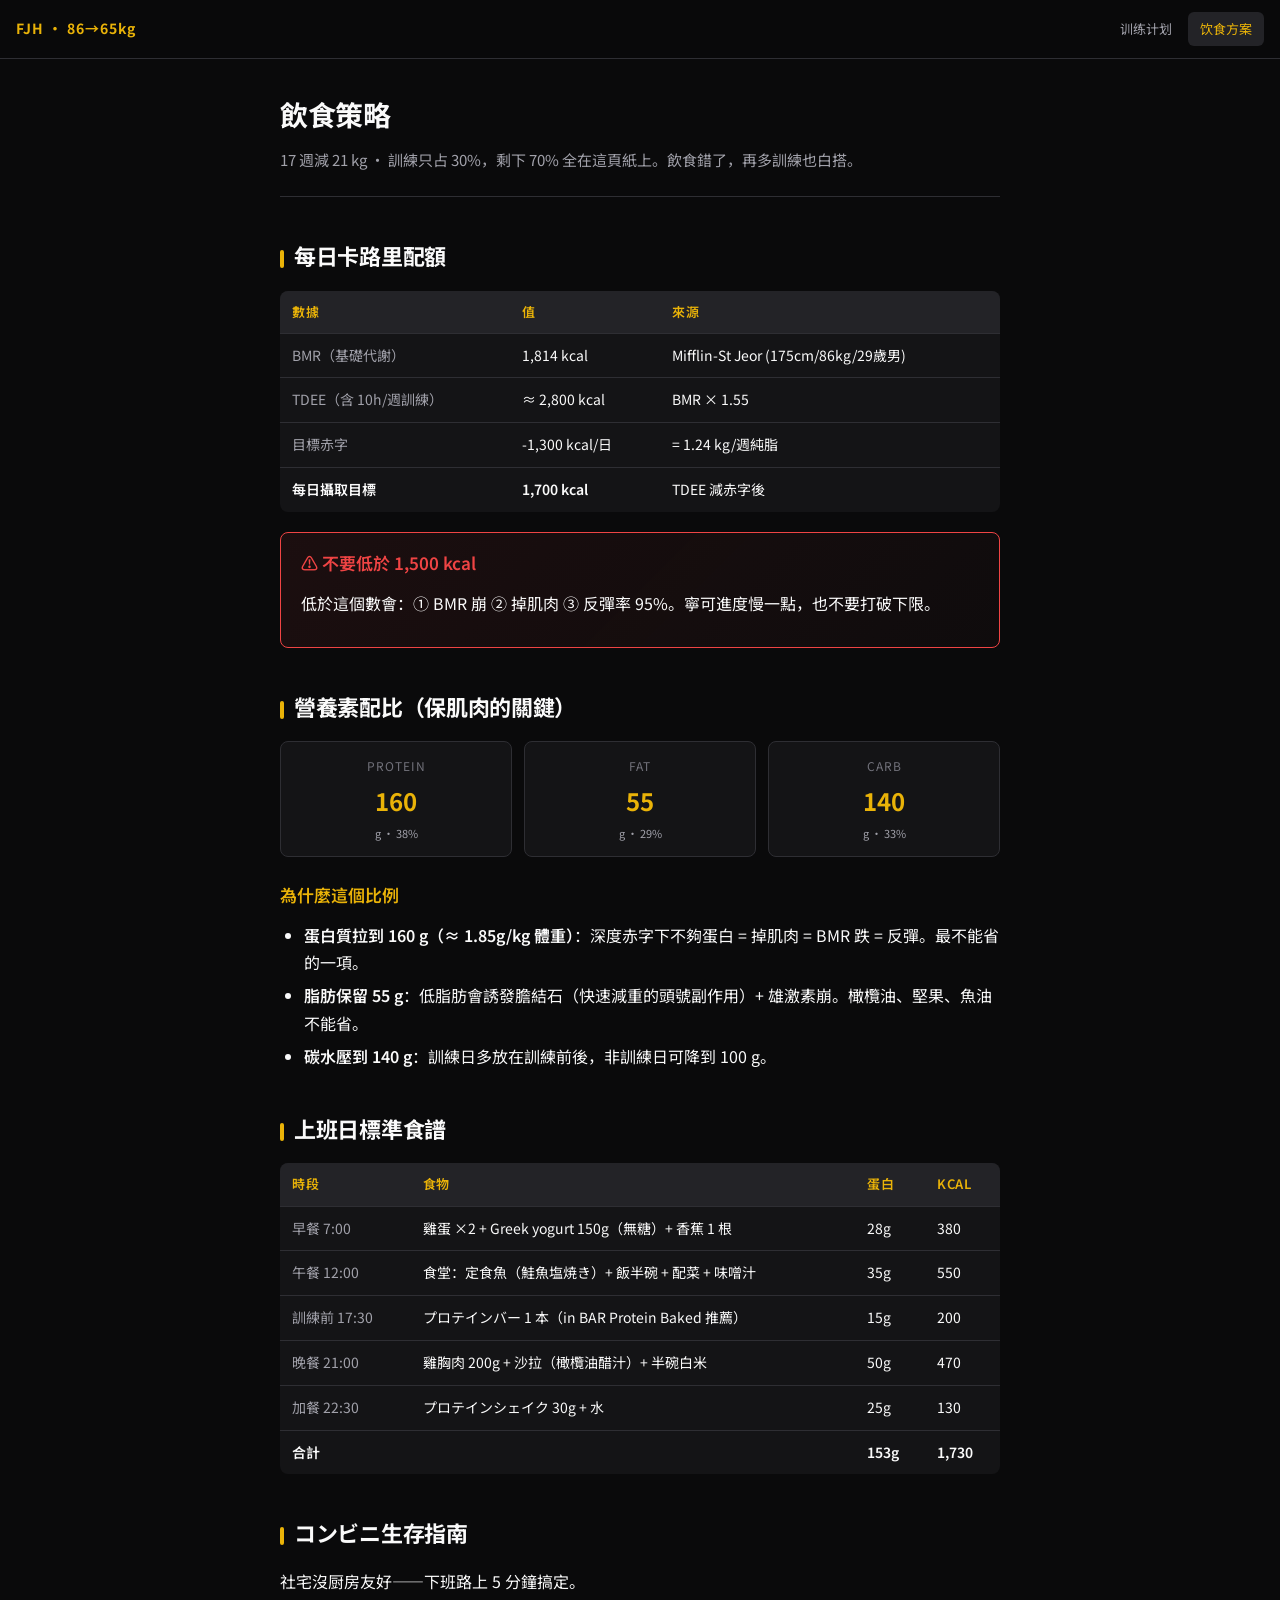
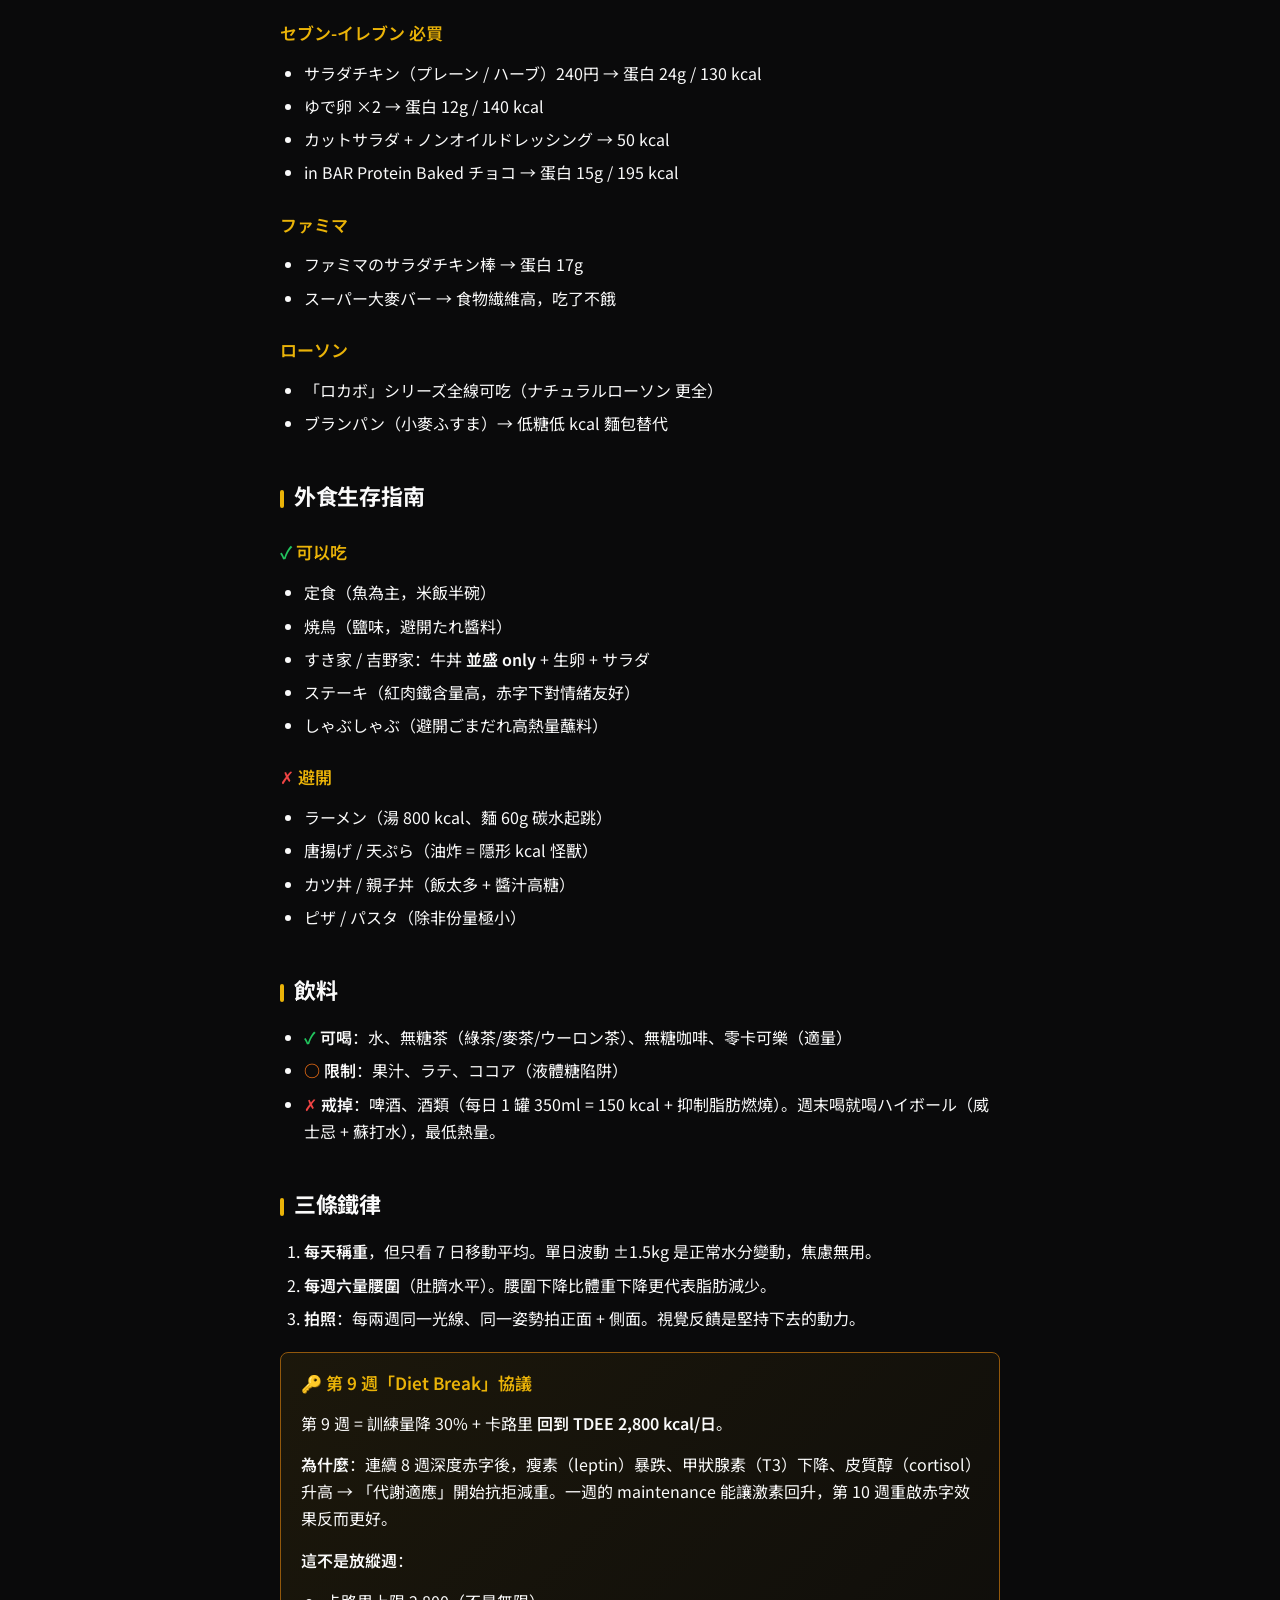
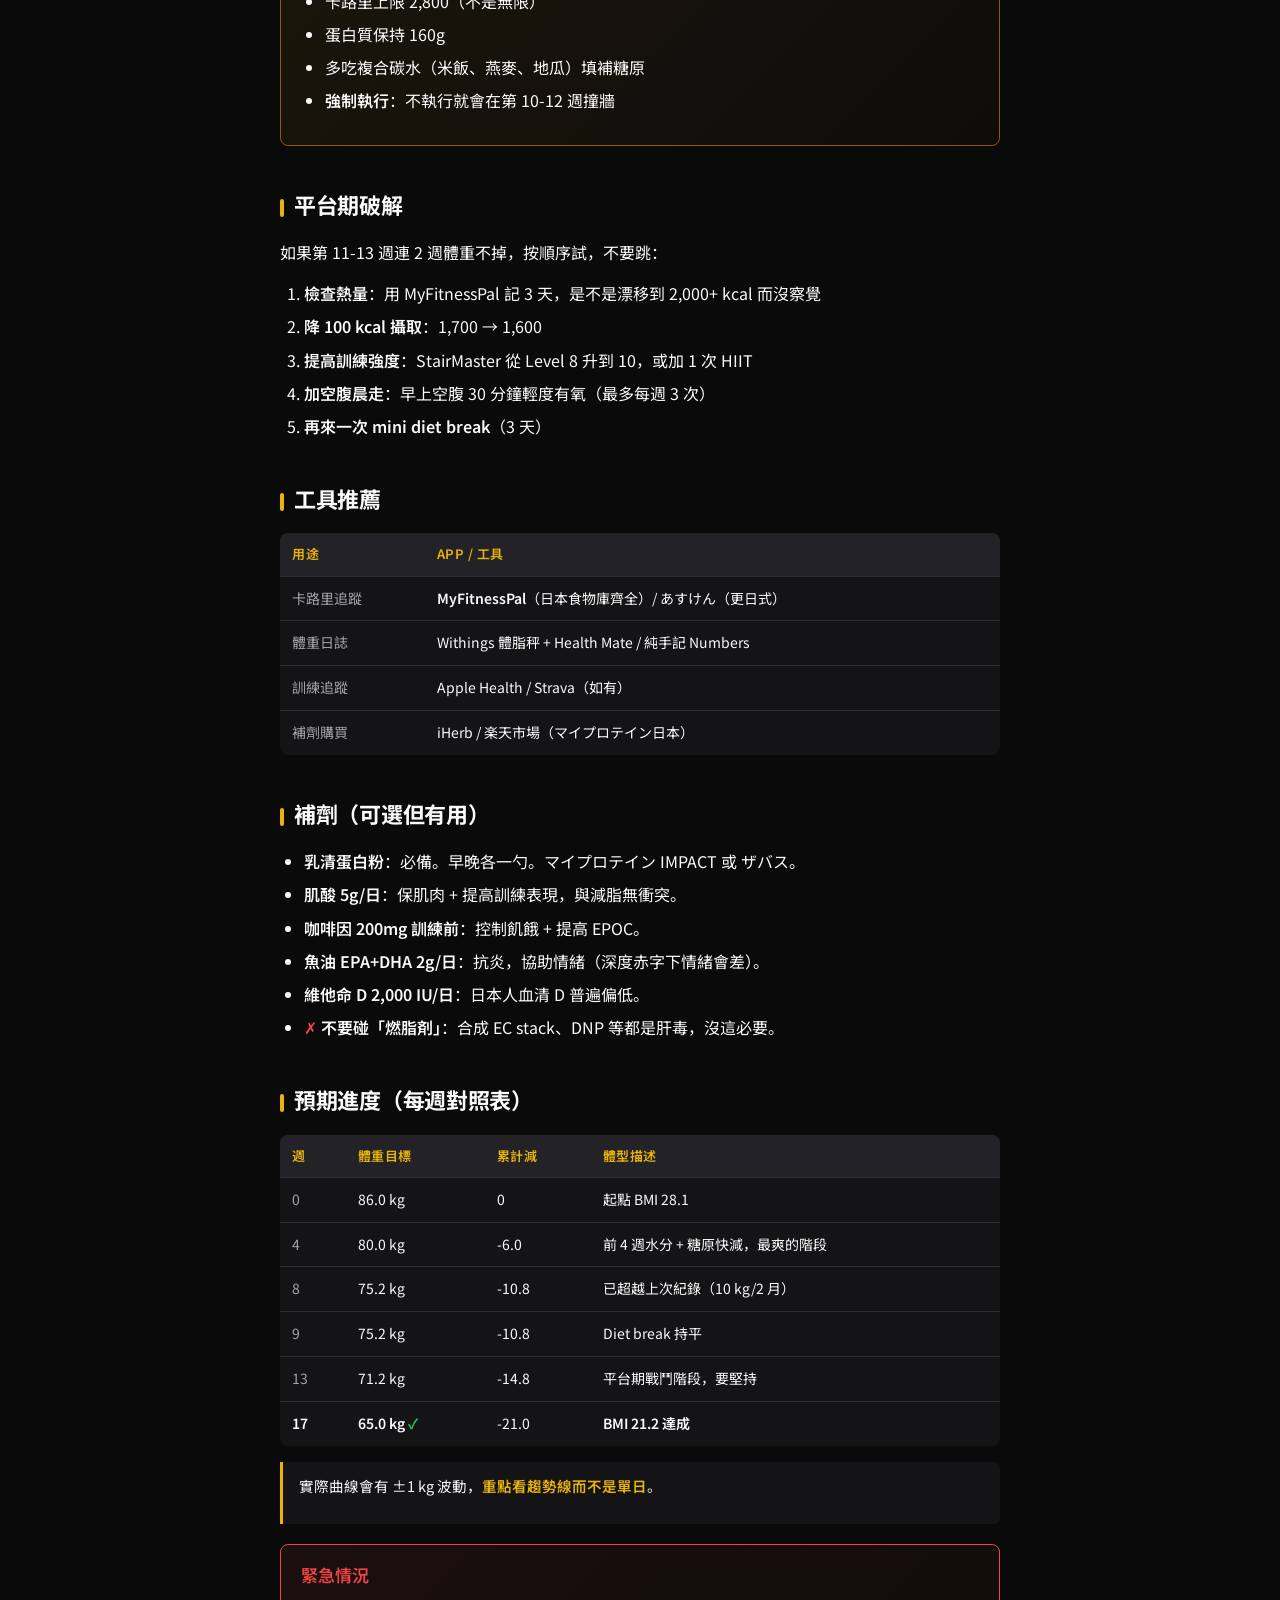
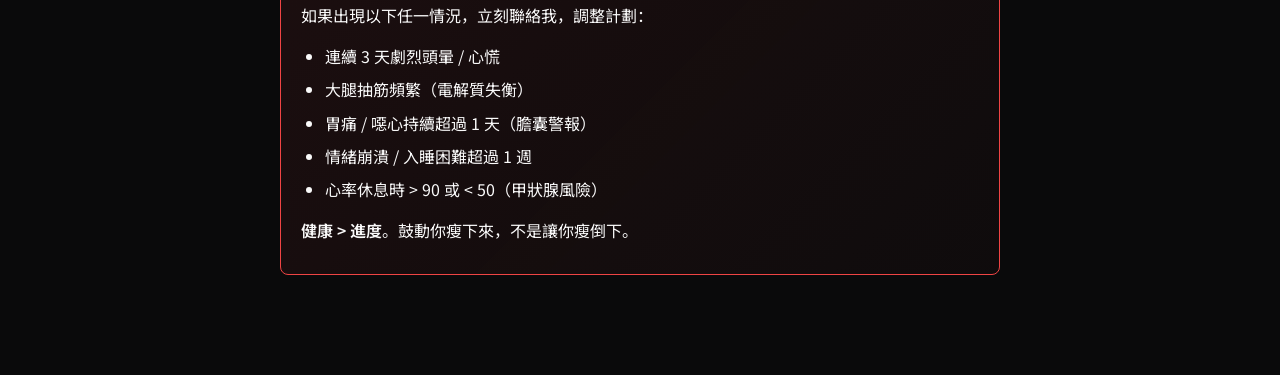
==== diet.html @ dea130d5 "feat: 饮食方案页 — 1700kcal/日 + 高蛋白配比 + 便利店生存指南" ====
<!DOCTYPE html>
<html lang="zh-Hans">
<head>
<meta charset="UTF-8">
<meta name="viewport" content="width=device-width, initial-scale=1.0, viewport-fit=cover">
<title>飲食策略 · 86 → 65 kg</title>
<link href="https://fonts.googleapis.com/css2?family=Noto+Sans+SC:wght@400;500;600;700&family=JetBrains+Mono:wght@400;500&display=swap" rel="stylesheet">
<style>
  :root {
    --bg-primary: #0a0a0b;
    --bg-secondary: #141416;
    --bg-elevated: #232327;
    --text-primary: #fafafa;
    --text-secondary: #a1a1aa;
    --text-tertiary: #71717a;
    --accent: #eab308;
    --accent-dim: #92580c;
    --border: #2e2e33;
    --green: #22c55e;
    --red: #ef4444;
    --orange: #f97316;
  }

  * { margin: 0; padding: 0; box-sizing: border-box; -webkit-tap-highlight-color: transparent; }

  html, body {
    font-family: 'Noto Sans SC', system-ui, -apple-system, sans-serif;
    background: var(--bg-primary);
    color: var(--text-primary);
    -webkit-font-smoothing: antialiased;
    line-height: 1.7;
    font-size: 16px;
  }

  .nav {
    position: sticky;
    top: 0;
    z-index: 100;
    background: rgba(10, 10, 11, 0.92);
    backdrop-filter: blur(12px);
    -webkit-backdrop-filter: blur(12px);
    border-bottom: 1px solid var(--border);
    padding: 12px 16px;
    display: flex;
    align-items: center;
    gap: 12px;
  }
  .nav .logo {
    font-weight: 700;
    color: var(--accent);
    font-size: 14px;
    letter-spacing: 1px;
  }
  .nav .links { margin-left: auto; display: flex; gap: 4px; }
  .nav a {
    color: var(--text-secondary);
    text-decoration: none;
    padding: 6px 12px;
    border-radius: 6px;
    font-size: 13px;
    transition: all 0.15s;
  }
  .nav a:hover, .nav a.active {
    background: var(--bg-elevated);
    color: var(--text-primary);
  }
  .nav a.active {
    color: var(--accent);
  }

  main {
    max-width: 760px;
    margin: 0 auto;
    padding: 32px 20px 80px;
  }

  h1 {
    font-size: 28px;
    font-weight: 700;
    margin-bottom: 8px;
    letter-spacing: -0.5px;
  }
  h1 + .lead {
    color: var(--text-secondary);
    font-size: 15px;
    margin-bottom: 32px;
    padding-bottom: 24px;
    border-bottom: 1px solid var(--border);
  }
  h2 {
    font-size: 22px;
    font-weight: 700;
    margin: 40px 0 16px;
    color: var(--text-primary);
    letter-spacing: -0.3px;
  }
  h2::before {
    content: '';
    display: inline-block;
    width: 4px;
    height: 18px;
    background: var(--accent);
    margin-right: 10px;
    border-radius: 2px;
    vertical-align: -3px;
  }
  h3 {
    font-size: 17px;
    font-weight: 600;
    margin: 24px 0 12px;
    color: var(--accent);
  }

  p { margin-bottom: 14px; color: var(--text-primary); }

  blockquote {
    border-left: 3px solid var(--accent);
    background: var(--bg-secondary);
    padding: 12px 16px;
    margin: 16px 0;
    color: var(--text-secondary);
    font-size: 14.5px;
    border-radius: 0 6px 6px 0;
  }
  blockquote strong { color: var(--accent); }

  ul, ol { margin: 0 0 14px 24px; }
  li { margin-bottom: 6px; }

  strong { color: var(--text-primary); font-weight: 600; }

  code {
    background: var(--bg-elevated);
    padding: 2px 6px;
    border-radius: 4px;
    font-family: 'JetBrains Mono', monospace;
    font-size: 0.88em;
    color: var(--accent);
  }

  pre {
    background: var(--bg-secondary);
    border: 1px solid var(--border);
    padding: 16px;
    border-radius: 8px;
    overflow-x: auto;
    margin: 16px 0;
    font-family: 'JetBrains Mono', monospace;
    font-size: 13px;
    line-height: 1.6;
    color: var(--text-secondary);
  }

  table {
    width: 100%;
    border-collapse: collapse;
    margin: 16px 0;
    font-size: 14px;
    background: var(--bg-secondary);
    border-radius: 8px;
    overflow: hidden;
  }
  th, td {
    padding: 10px 12px;
    text-align: left;
    border-bottom: 1px solid var(--border);
  }
  th {
    background: var(--bg-elevated);
    font-weight: 600;
    color: var(--accent);
    font-size: 13px;
    text-transform: uppercase;
    letter-spacing: 0.5px;
  }
  tr:last-child td { border-bottom: none; }
  td { color: var(--text-primary); }
  td:first-child { color: var(--text-secondary); }

  .callout {
    background: linear-gradient(135deg, rgba(234, 179, 8, 0.08), rgba(234, 179, 8, 0.02));
    border: 1px solid var(--accent-dim);
    border-radius: 8px;
    padding: 16px 20px;
    margin: 20px 0;
  }
  .callout h3 { margin-top: 0; }
  .callout.warn {
    background: linear-gradient(135deg, rgba(239, 68, 68, 0.08), rgba(239, 68, 68, 0.02));
    border-color: var(--red);
  }
  .callout.warn h3 { color: var(--red); }

  .check { color: var(--green); font-weight: 700; }
  .cross { color: var(--red); font-weight: 700; }

  .macro-grid {
    display: grid;
    grid-template-columns: repeat(3, 1fr);
    gap: 12px;
    margin: 16px 0;
  }
  .macro-card {
    background: var(--bg-secondary);
    border: 1px solid var(--border);
    border-radius: 8px;
    padding: 14px;
    text-align: center;
  }
  .macro-card .label { font-size: 12px; color: var(--text-tertiary); letter-spacing: 1px; }
  .macro-card .value { font-size: 24px; font-weight: 700; color: var(--accent); margin: 4px 0 2px; }
  .macro-card .unit { font-size: 11px; color: var(--text-secondary); }

  hr { border: none; border-top: 1px solid var(--border); margin: 32px 0; }

  @media (max-width: 600px) {
    main { padding: 20px 14px 60px; }
    h1 { font-size: 22px; }
    h2 { font-size: 18px; }
    h3 { font-size: 15px; }
    table { font-size: 12px; }
    th, td { padding: 8px 6px; }
    .macro-grid { grid-template-columns: 1fr; }
    .nav { padding: 10px 12px; }
    .nav .logo { font-size: 12px; }
  }
</style>
</head>
<body>

<nav class="nav">
  <span class="logo">FJH · 86→65kg</span>
  <div class="links">
    <a href="./">训练计划</a>
    <a href="./diet.html" class="active">饮食方案</a>
  </div>
</nav>

<main>

<h1>飲食策略</h1>
<p class="lead">17 週減 21 kg · 訓練只占 30%，剩下 70% 全在這頁紙上。飲食錯了，再多訓練也白搭。</p>

<h2>每日卡路里配額</h2>

<table>
<thead><tr><th>數據</th><th>值</th><th>來源</th></tr></thead>
<tbody>
<tr><td>BMR（基礎代謝）</td><td>1,814 kcal</td><td>Mifflin-St Jeor (175cm/86kg/29歲男)</td></tr>
<tr><td>TDEE（含 10h/週訓練）</td><td>≈ 2,800 kcal</td><td>BMR × 1.55</td></tr>
<tr><td>目標赤字</td><td>-1,300 kcal/日</td><td>= 1.24 kg/週純脂</td></tr>
<tr><td><strong>每日攝取目標</strong></td><td><strong>1,700 kcal</strong></td><td>TDEE 減赤字後</td></tr>
</tbody>
</table>

<div class="callout warn">
<h3>⚠ 不要低於 1,500 kcal</h3>
<p>低於這個數會：① BMR 崩 ② 掉肌肉 ③ 反彈率 95%。寧可進度慢一點，也不要打破下限。</p>
</div>

<h2>營養素配比（保肌肉的關鍵）</h2>

<div class="macro-grid">
  <div class="macro-card"><div class="label">PROTEIN</div><div class="value">160</div><div class="unit">g · 38%</div></div>
  <div class="macro-card"><div class="label">FAT</div><div class="value">55</div><div class="unit">g · 29%</div></div>
  <div class="macro-card"><div class="label">CARB</div><div class="value">140</div><div class="unit">g · 33%</div></div>
</div>

<h3>為什麼這個比例</h3>
<ul>
<li><strong>蛋白質拉到 160 g（≈ 1.85g/kg 體重）</strong>：深度赤字下不夠蛋白 = 掉肌肉 = BMR 跌 = 反彈。最不能省的一項。</li>
<li><strong>脂肪保留 55 g</strong>：低脂肪會誘發膽結石（快速減重的頭號副作用）+ 雄激素崩。橄欖油、堅果、魚油不能省。</li>
<li><strong>碳水壓到 140 g</strong>：訓練日多放在訓練前後，非訓練日可降到 100 g。</li>
</ul>

<h2>上班日標準食譜</h2>

<table>
<thead><tr><th>時段</th><th>食物</th><th>蛋白</th><th>kcal</th></tr></thead>
<tbody>
<tr><td>早餐 7:00</td><td>雞蛋 ×2 + Greek yogurt 150g（無糖）+ 香蕉 1 根</td><td>28g</td><td>380</td></tr>
<tr><td>午餐 12:00</td><td>食堂：定食魚（鮭魚塩焼き）+ 飯半碗 + 配菜 + 味噌汁</td><td>35g</td><td>550</td></tr>
<tr><td>訓練前 17:30</td><td>プロテインバー 1 本（in BAR Protein Baked 推薦）</td><td>15g</td><td>200</td></tr>
<tr><td>晚餐 21:00</td><td>雞胸肉 200g + 沙拉（橄欖油醋汁）+ 半碗白米</td><td>50g</td><td>470</td></tr>
<tr><td>加餐 22:30</td><td>プロテインシェイク 30g + 水</td><td>25g</td><td>130</td></tr>
<tr><td><strong>合計</strong></td><td></td><td><strong>153g</strong></td><td><strong>1,730</strong></td></tr>
</tbody>
</table>

<h2>コンビニ生存指南</h2>
<p>社宅沒厨房友好——下班路上 5 分鐘搞定。</p>

<h3>セブン-イレブン 必買</h3>
<ul>
<li>サラダチキン（プレーン / ハーブ）240円 → 蛋白 24g / 130 kcal</li>
<li>ゆで卵 ×2 → 蛋白 12g / 140 kcal</li>
<li>カットサラダ + ノンオイルドレッシング → 50 kcal</li>
<li>in BAR Protein Baked チョコ → 蛋白 15g / 195 kcal</li>
</ul>

<h3>ファミマ</h3>
<ul>
<li>ファミマのサラダチキン棒 → 蛋白 17g</li>
<li>スーパー大麥バー → 食物繊維高，吃了不餓</li>
</ul>

<h3>ローソン</h3>
<ul>
<li>「ロカボ」シリーズ全線可吃（ナチュラルローソン 更全）</li>
<li>ブランパン（小麥ふすま）→ 低糖低 kcal 麵包替代</li>
</ul>

<h2>外食生存指南</h2>

<h3><span class="check">✓</span> 可以吃</h3>
<ul>
<li>定食（魚為主，米飯半碗）</li>
<li>焼鳥（鹽味，避開たれ醬料）</li>
<li>すき家 / 吉野家：牛丼 <strong>並盛 only</strong> + 生卵 + サラダ</li>
<li>ステーキ（紅肉鐵含量高，赤字下對情緒友好）</li>
<li>しゃぶしゃぶ（避開ごまだれ高熱量蘸料）</li>
</ul>

<h3><span class="cross">✗</span> 避開</h3>
<ul>
<li>ラーメン（湯 800 kcal、麵 60g 碳水起跳）</li>
<li>唐揚げ / 天ぷら（油炸 = 隱形 kcal 怪獸）</li>
<li>カツ丼 / 親子丼（飯太多 + 醬汁高糖）</li>
<li>ピザ / パスタ（除非份量極小）</li>
</ul>

<h2>飲料</h2>

<ul>
<li><span class="check">✓</span> <strong>可喝</strong>：水、無糖茶（綠茶/麥茶/ウーロン茶）、無糖咖啡、零卡可樂（適量）</li>
<li><span style="color:var(--orange);font-weight:700">○</span> <strong>限制</strong>：果汁、ラテ、ココア（液體糖陷阱）</li>
<li><span class="cross">✗</span> <strong>戒掉</strong>：啤酒、酒類（每日 1 罐 350ml = 150 kcal + 抑制脂肪燃燒）。週末喝就喝ハイボール（威士忌 + 蘇打水），最低熱量。</li>
</ul>

<h2>三條鐵律</h2>
<ol>
<li><strong>每天稱重</strong>，但只看 7 日移動平均。單日波動 ±1.5kg 是正常水分變動，焦慮無用。</li>
<li><strong>每週六量腰圍</strong>（肚臍水平）。腰圍下降比體重下降更代表脂肪減少。</li>
<li><strong>拍照</strong>：每兩週同一光線、同一姿勢拍正面 + 側面。視覺反饋是堅持下去的動力。</li>
</ol>

<div class="callout">
<h3>🔑 第 9 週「Diet Break」協議</h3>
<p>第 9 週 = 訓練量降 30% + 卡路里 <strong>回到 TDEE 2,800 kcal/日</strong>。</p>
<p><strong>為什麼</strong>：連續 8 週深度赤字後，瘦素（leptin）暴跌、甲狀腺素（T3）下降、皮質醇（cortisol）升高 → 「代謝適應」開始抗拒減重。一週的 maintenance 能讓激素回升，第 10 週重啟赤字效果反而更好。</p>
<p><strong>這不是放縱週</strong>：</p>
<ul>
<li>卡路里上限 2,800（不是無限）</li>
<li>蛋白質保持 160g</li>
<li>多吃複合碳水（米飯、燕麥、地瓜）填補糖原</li>
<li><strong>強制執行</strong>：不執行就會在第 10-12 週撞牆</li>
</ul>
</div>

<h2>平台期破解</h2>
<p>如果第 11-13 週連 2 週體重不掉，按順序試，不要跳：</p>
<ol>
<li><strong>檢查熱量</strong>：用 MyFitnessPal 記 3 天，是不是漂移到 2,000+ kcal 而沒察覺</li>
<li><strong>降 100 kcal 攝取</strong>：1,700 → 1,600</li>
<li><strong>提高訓練強度</strong>：StairMaster 從 Level 8 升到 10，或加 1 次 HIIT</li>
<li><strong>加空腹晨走</strong>：早上空腹 30 分鐘輕度有氧（最多每週 3 次）</li>
<li><strong>再來一次 mini diet break</strong>（3 天）</li>
</ol>

<h2>工具推薦</h2>

<table>
<thead><tr><th>用途</th><th>App / 工具</th></tr></thead>
<tbody>
<tr><td>卡路里追蹤</td><td><strong>MyFitnessPal</strong>（日本食物庫齊全）/ あすけん（更日式）</td></tr>
<tr><td>體重日誌</td><td>Withings 體脂秤 + Health Mate / 純手記 Numbers</td></tr>
<tr><td>訓練追蹤</td><td>Apple Health / Strava（如有）</td></tr>
<tr><td>補劑購買</td><td>iHerb / 楽天市場（マイプロテイン日本）</td></tr>
</tbody>
</table>

<h2>補劑（可選但有用）</h2>
<ul>
<li><strong>乳清蛋白粉</strong>：必備。早晚各一勺。マイプロテイン IMPACT 或 ザバス。</li>
<li><strong>肌酸 5g/日</strong>：保肌肉 + 提高訓練表現，與減脂無衝突。</li>
<li><strong>咖啡因 200mg 訓練前</strong>：控制飢餓 + 提高 EPOC。</li>
<li><strong>魚油 EPA+DHA 2g/日</strong>：抗炎，協助情緒（深度赤字下情緒會差）。</li>
<li><strong>維他命 D 2,000 IU/日</strong>：日本人血清 D 普遍偏低。</li>
<li><span class="cross">✗</span> <strong>不要碰「燃脂剤」</strong>：合成 EC stack、DNP 等都是肝毒，沒這必要。</li>
</ul>

<h2>預期進度（每週對照表）</h2>

<table>
<thead><tr><th>週</th><th>體重目標</th><th>累計減</th><th>體型描述</th></tr></thead>
<tbody>
<tr><td>0</td><td>86.0 kg</td><td>0</td><td>起點 BMI 28.1</td></tr>
<tr><td>4</td><td>80.0 kg</td><td>-6.0</td><td>前 4 週水分 + 糖原快減，最爽的階段</td></tr>
<tr><td>8</td><td>75.2 kg</td><td>-10.8</td><td>已超越上次紀錄（10 kg/2 月）</td></tr>
<tr><td>9</td><td>75.2 kg</td><td>-10.8</td><td>Diet break 持平</td></tr>
<tr><td>13</td><td>71.2 kg</td><td>-14.8</td><td>平台期戰鬥階段，要堅持</td></tr>
<tr><td><strong>17</strong></td><td><strong>65.0 kg</strong> <span class="check">✓</span></td><td>-21.0</td><td><strong>BMI 21.2 達成</strong></td></tr>
</tbody>
</table>

<blockquote>
<p>實際曲線會有 ±1 kg 波動，<strong>重點看趨勢線而不是單日</strong>。</p>
</blockquote>

<div class="callout warn">
<h3>緊急情況</h3>
<p>如果出現以下任一情況，立刻聯絡我，調整計劃：</p>
<ul>
<li>連續 3 天劇烈頭暈 / 心慌</li>
<li>大腿抽筋頻繁（電解質失衡）</li>
<li>胃痛 / 噁心持續超過 1 天（膽囊警報）</li>
<li>情緒崩潰 / 入睡困難超過 1 週</li>
<li>心率休息時 &gt; 90 或 &lt; 50（甲狀腺風險）</li>
</ul>
<p><strong>健康 &gt; 進度</strong>。鼓動你瘦下來，不是讓你瘦倒下。</p>
</div>

</main>

</body>
</html>
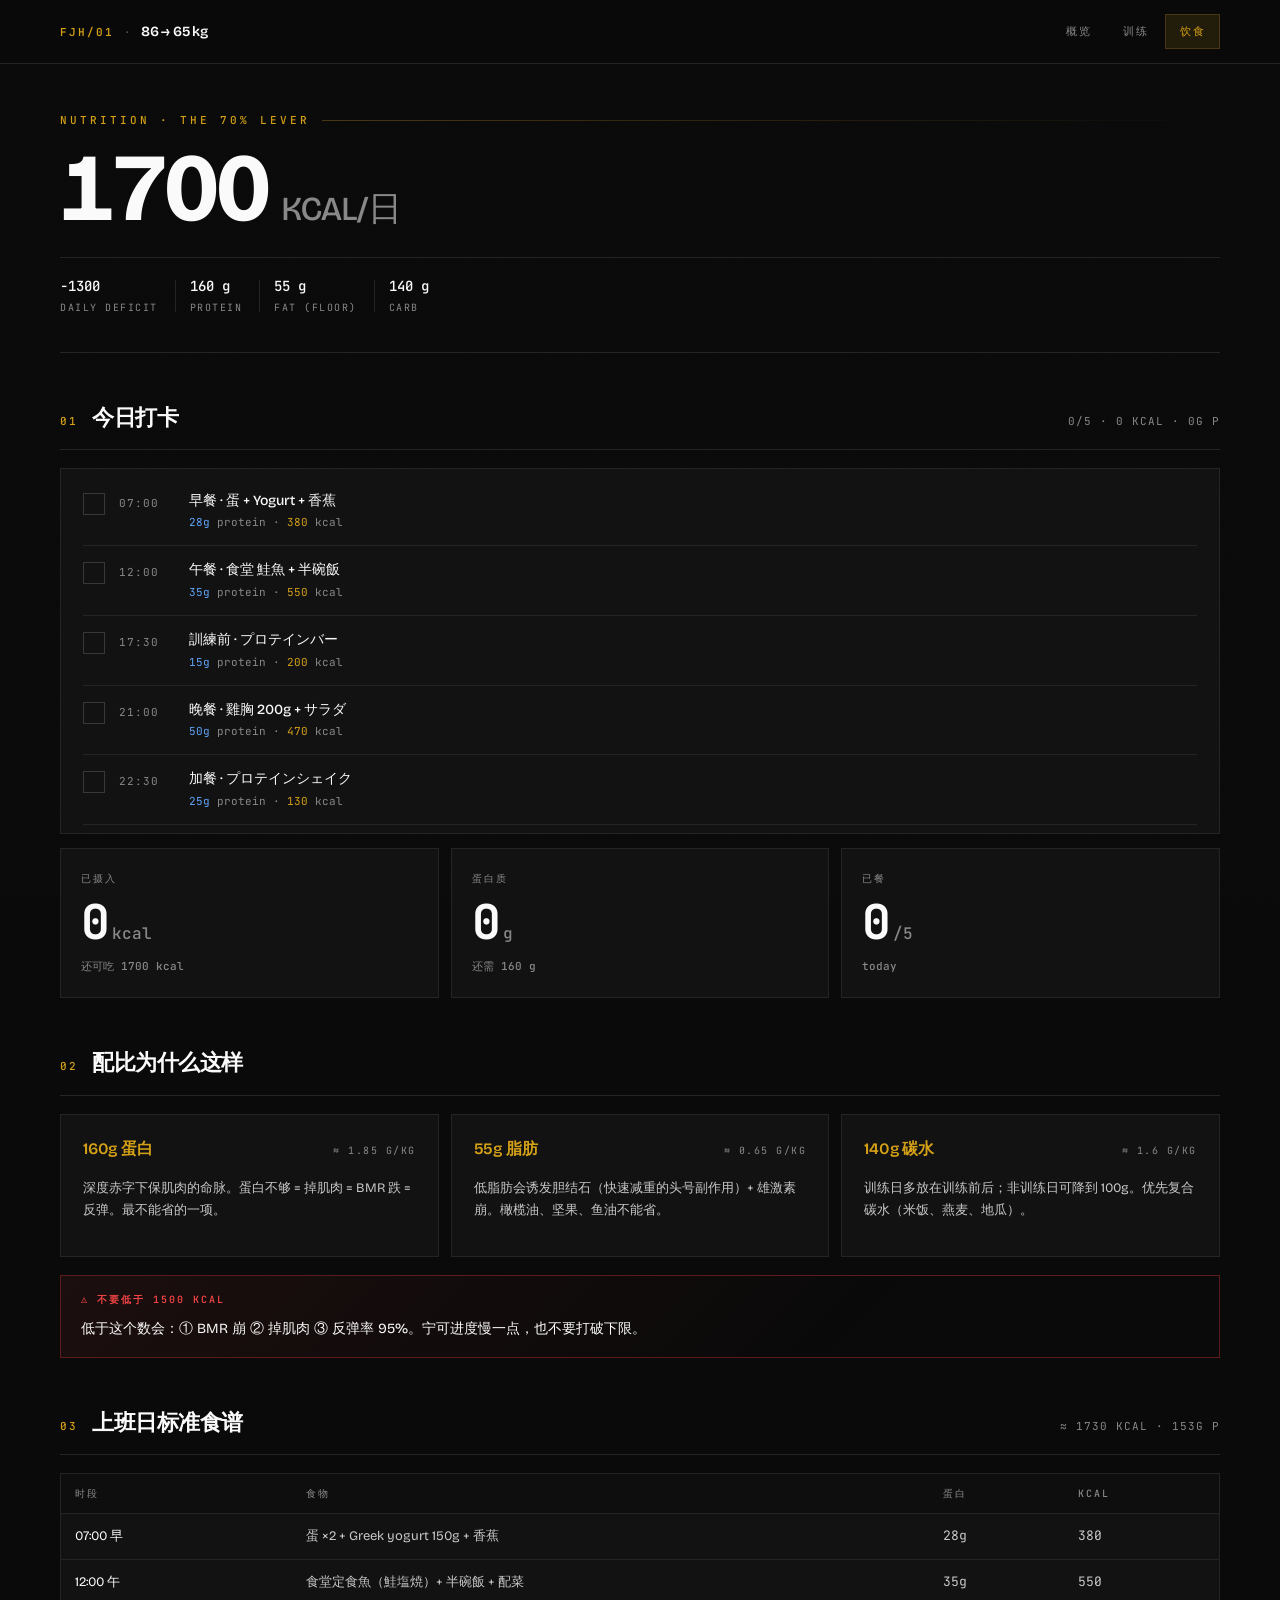
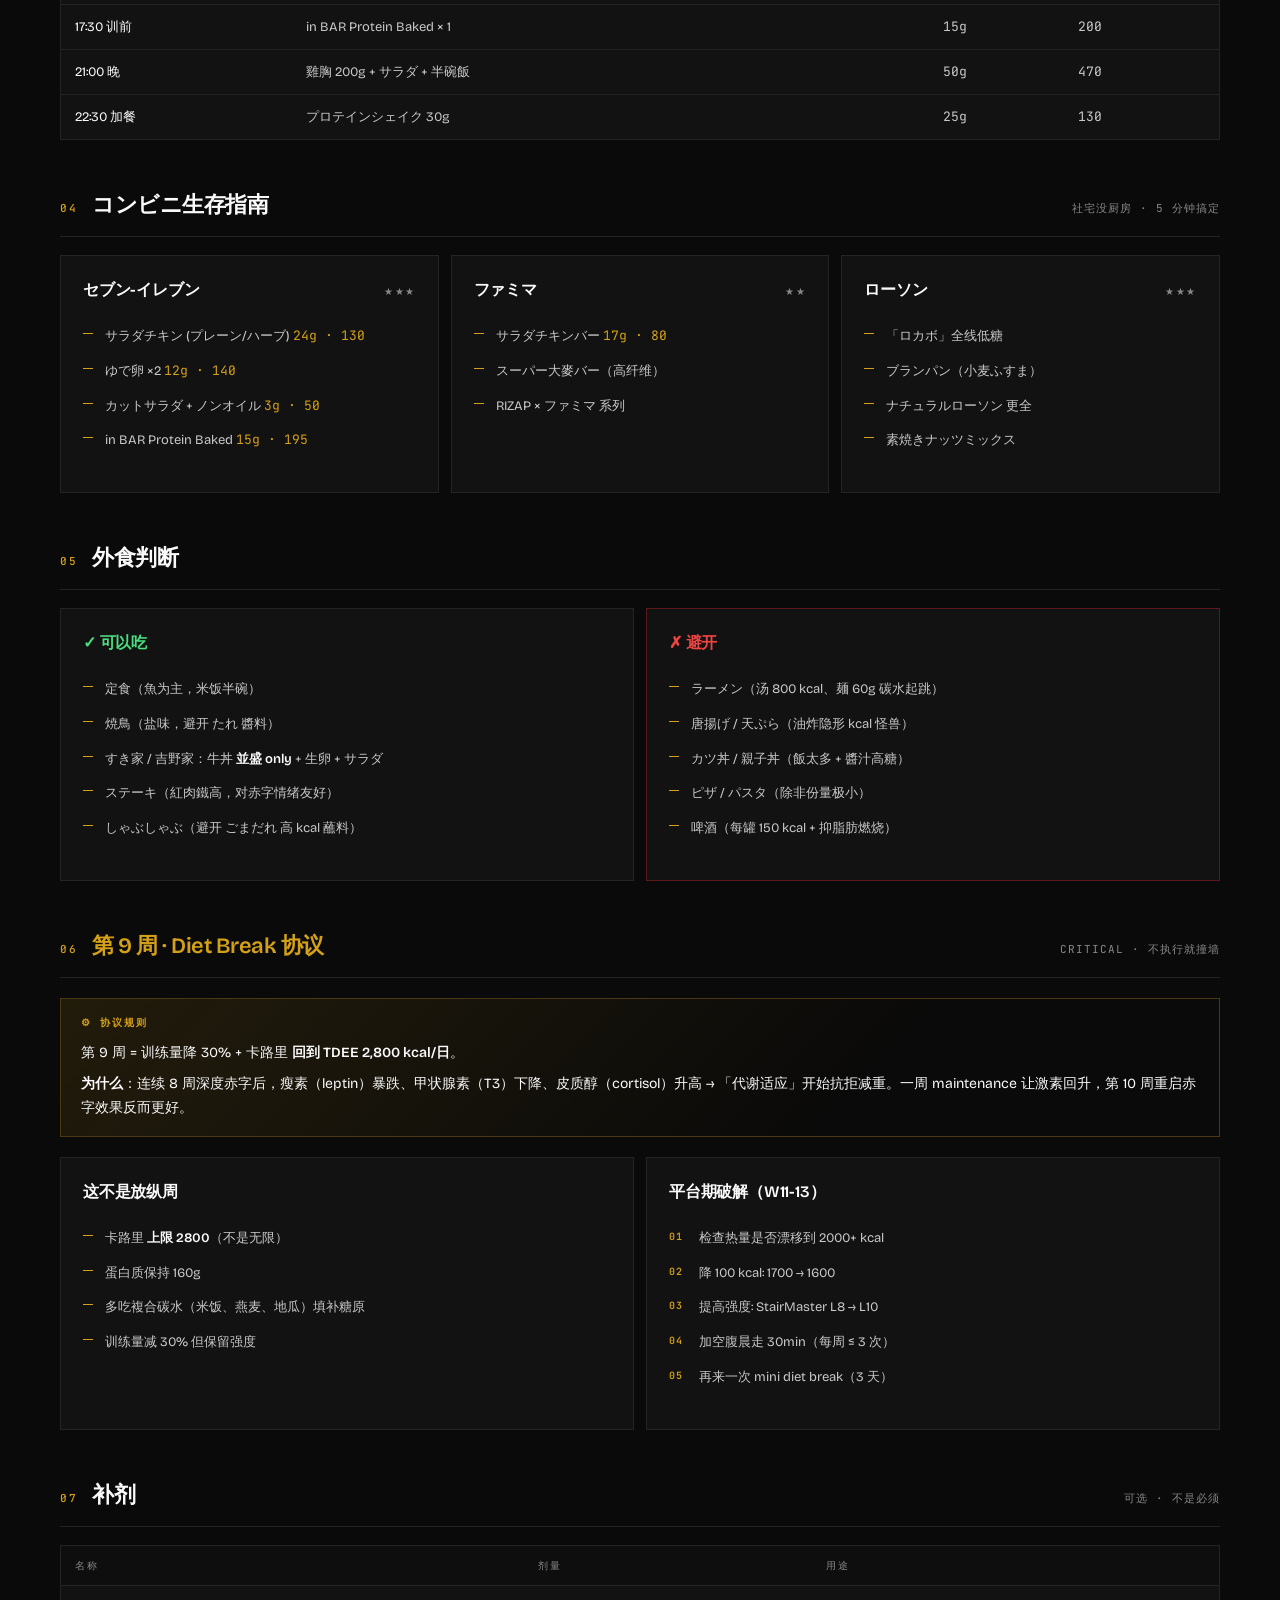
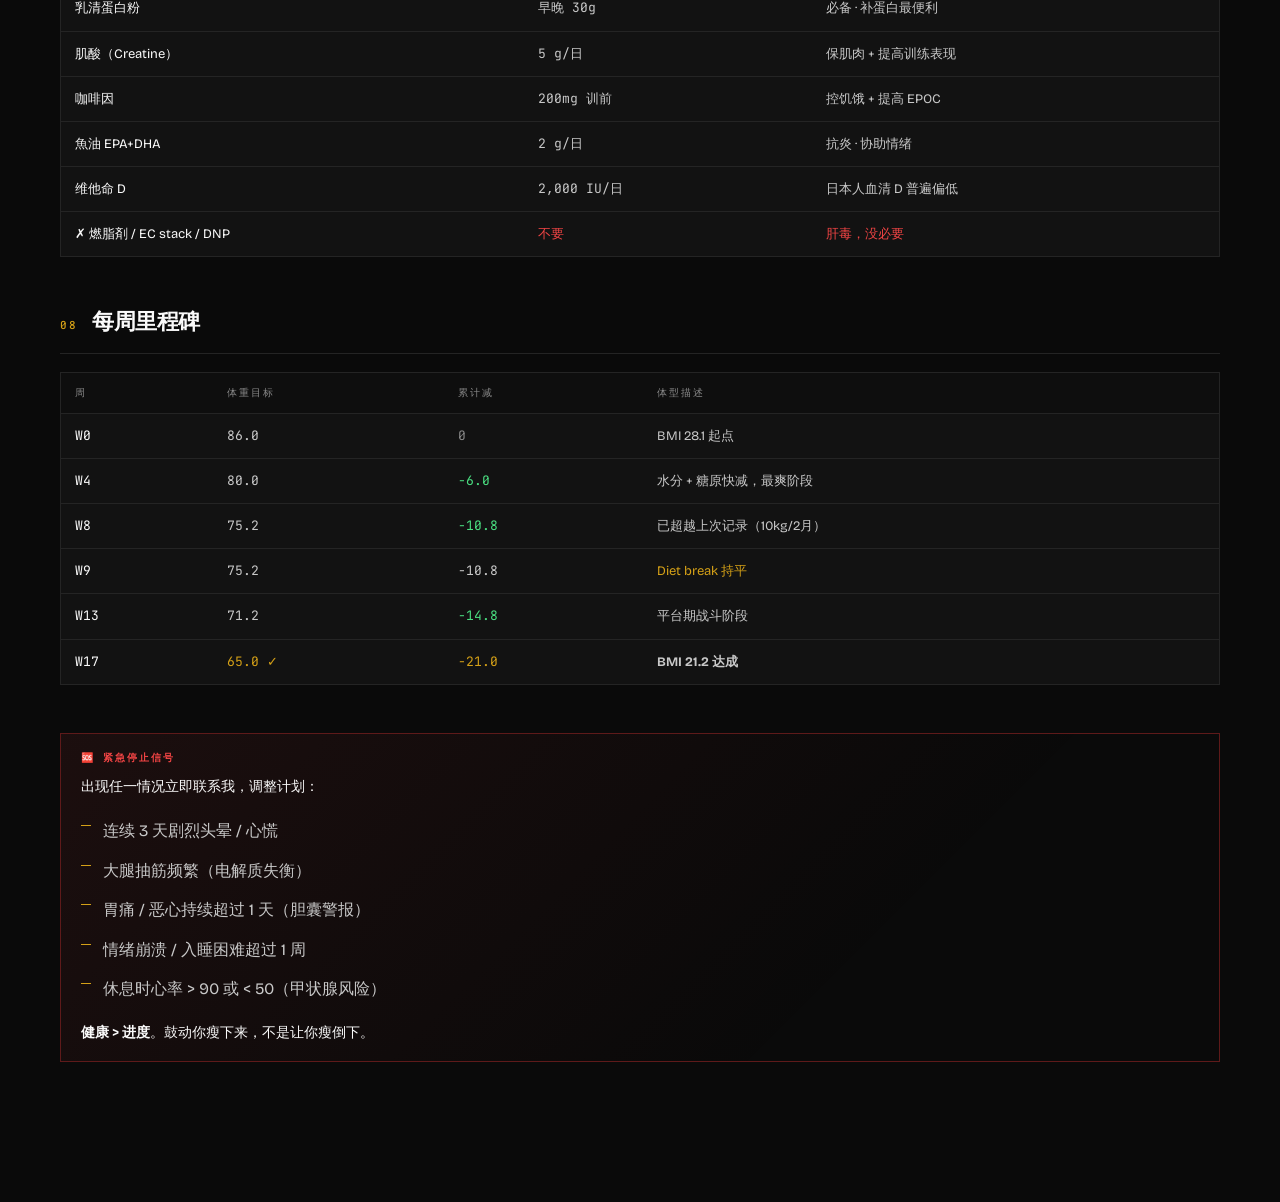
==== commit 0b4eb4c1: "redesign: unified design system + functional dashboard with progress ring, weight chart, today worko" ====
--- a/diet.html
+++ b/diet.html
@@ -3,424 +3,338 @@
 <head>
 <meta charset="UTF-8">
 <meta name="viewport" content="width=device-width, initial-scale=1.0, viewport-fit=cover">
-<title>飲食策略 · 86 → 65 kg</title>
-<link href="https://fonts.googleapis.com/css2?family=Noto+Sans+SC:wght@400;500;600;700&family=JetBrains+Mono:wght@400;500&display=swap" rel="stylesheet">
-<style>
-  :root {
-    --bg-primary: #0a0a0b;
-    --bg-secondary: #141416;
-    --bg-elevated: #232327;
-    --text-primary: #fafafa;
-    --text-secondary: #a1a1aa;
-    --text-tertiary: #71717a;
-    --accent: #eab308;
-    --accent-dim: #92580c;
-    --border: #2e2e33;
-    --green: #22c55e;
-    --red: #ef4444;
-    --orange: #f97316;
-  }
-
-  * { margin: 0; padding: 0; box-sizing: border-box; -webkit-tap-highlight-color: transparent; }
-
-  html, body {
-    font-family: 'Noto Sans SC', system-ui, -apple-system, sans-serif;
-    background: var(--bg-primary);
-    color: var(--text-primary);
-    -webkit-font-smoothing: antialiased;
-    line-height: 1.7;
-    font-size: 16px;
-  }
-
-  .nav {
-    position: sticky;
-    top: 0;
-    z-index: 100;
-    background: rgba(10, 10, 11, 0.92);
-    backdrop-filter: blur(12px);
-    -webkit-backdrop-filter: blur(12px);
-    border-bottom: 1px solid var(--border);
-    padding: 12px 16px;
-    display: flex;
-    align-items: center;
-    gap: 12px;
-  }
-  .nav .logo {
-    font-weight: 700;
-    color: var(--accent);
-    font-size: 14px;
-    letter-spacing: 1px;
-  }
-  .nav .links { margin-left: auto; display: flex; gap: 4px; }
-  .nav a {
-    color: var(--text-secondary);
-    text-decoration: none;
-    padding: 6px 12px;
-    border-radius: 6px;
-    font-size: 13px;
-    transition: all 0.15s;
-  }
-  .nav a:hover, .nav a.active {
-    background: var(--bg-elevated);
-    color: var(--text-primary);
-  }
-  .nav a.active {
-    color: var(--accent);
-  }
-
-  main {
-    max-width: 760px;
-    margin: 0 auto;
-    padding: 32px 20px 80px;
-  }
-
-  h1 {
-    font-size: 28px;
-    font-weight: 700;
-    margin-bottom: 8px;
-    letter-spacing: -0.5px;
-  }
-  h1 + .lead {
-    color: var(--text-secondary);
-    font-size: 15px;
-    margin-bottom: 32px;
-    padding-bottom: 24px;
-    border-bottom: 1px solid var(--border);
-  }
-  h2 {
-    font-size: 22px;
-    font-weight: 700;
-    margin: 40px 0 16px;
-    color: var(--text-primary);
-    letter-spacing: -0.3px;
-  }
-  h2::before {
-    content: '';
-    display: inline-block;
-    width: 4px;
-    height: 18px;
-    background: var(--accent);
-    margin-right: 10px;
-    border-radius: 2px;
-    vertical-align: -3px;
-  }
-  h3 {
-    font-size: 17px;
-    font-weight: 600;
-    margin: 24px 0 12px;
-    color: var(--accent);
-  }
-
-  p { margin-bottom: 14px; color: var(--text-primary); }
-
-  blockquote {
-    border-left: 3px solid var(--accent);
-    background: var(--bg-secondary);
-    padding: 12px 16px;
-    margin: 16px 0;
-    color: var(--text-secondary);
-    font-size: 14.5px;
-    border-radius: 0 6px 6px 0;
-  }
-  blockquote strong { color: var(--accent); }
-
-  ul, ol { margin: 0 0 14px 24px; }
-  li { margin-bottom: 6px; }
-
-  strong { color: var(--text-primary); font-weight: 600; }
-
-  code {
-    background: var(--bg-elevated);
-    padding: 2px 6px;
-    border-radius: 4px;
-    font-family: 'JetBrains Mono', monospace;
-    font-size: 0.88em;
-    color: var(--accent);
-  }
-
-  pre {
-    background: var(--bg-secondary);
-    border: 1px solid var(--border);
-    padding: 16px;
-    border-radius: 8px;
-    overflow-x: auto;
-    margin: 16px 0;
-    font-family: 'JetBrains Mono', monospace;
-    font-size: 13px;
-    line-height: 1.6;
-    color: var(--text-secondary);
-  }
-
-  table {
-    width: 100%;
-    border-collapse: collapse;
-    margin: 16px 0;
-    font-size: 14px;
-    background: var(--bg-secondary);
-    border-radius: 8px;
-    overflow: hidden;
-  }
-  th, td {
-    padding: 10px 12px;
-    text-align: left;
-    border-bottom: 1px solid var(--border);
-  }
-  th {
-    background: var(--bg-elevated);
-    font-weight: 600;
-    color: var(--accent);
-    font-size: 13px;
-    text-transform: uppercase;
-    letter-spacing: 0.5px;
-  }
-  tr:last-child td { border-bottom: none; }
-  td { color: var(--text-primary); }
-  td:first-child { color: var(--text-secondary); }
-
-  .callout {
-    background: linear-gradient(135deg, rgba(234, 179, 8, 0.08), rgba(234, 179, 8, 0.02));
-    border: 1px solid var(--accent-dim);
-    border-radius: 8px;
-    padding: 16px 20px;
-    margin: 20px 0;
-  }
-  .callout h3 { margin-top: 0; }
-  .callout.warn {
-    background: linear-gradient(135deg, rgba(239, 68, 68, 0.08), rgba(239, 68, 68, 0.02));
-    border-color: var(--red);
-  }
-  .callout.warn h3 { color: var(--red); }
-
-  .check { color: var(--green); font-weight: 700; }
-  .cross { color: var(--red); font-weight: 700; }
-
-  .macro-grid {
-    display: grid;
-    grid-template-columns: repeat(3, 1fr);
-    gap: 12px;
-    margin: 16px 0;
-  }
-  .macro-card {
-    background: var(--bg-secondary);
-    border: 1px solid var(--border);
-    border-radius: 8px;
-    padding: 14px;
-    text-align: center;
-  }
-  .macro-card .label { font-size: 12px; color: var(--text-tertiary); letter-spacing: 1px; }
-  .macro-card .value { font-size: 24px; font-weight: 700; color: var(--accent); margin: 4px 0 2px; }
-  .macro-card .unit { font-size: 11px; color: var(--text-secondary); }
-
-  hr { border: none; border-top: 1px solid var(--border); margin: 32px 0; }
-
-  @media (max-width: 600px) {
-    main { padding: 20px 14px 60px; }
-    h1 { font-size: 22px; }
-    h2 { font-size: 18px; }
-    h3 { font-size: 15px; }
-    table { font-size: 12px; }
-    th, td { padding: 8px 6px; }
-    .macro-grid { grid-template-columns: 1fr; }
-    .nav { padding: 10px 12px; }
-    .nav .logo { font-size: 12px; }
-  }
-</style>
+<meta name="theme-color" content="#0a0a0a">
+<title>FJH · 饮食方案</title>
+<link rel="stylesheet" href="./assets/style.css">
 </head>
 <body>
 
 <nav class="nav">
-  <span class="logo">FJH · 86→65kg</span>
-  <div class="links">
-    <a href="./">训练计划</a>
-    <a href="./diet.html" class="active">饮食方案</a>
+  <div class="nav-inner">
+    <a class="nav-brand" href="./">
+      <span class="mark">FJH/01</span>
+      <span class="mark-divider">·</span>
+      <span class="title">86 → 65 kg</span>
+    </a>
+    <div class="nav-links">
+      <a href="./">概览</a>
+      <a href="./training.html">训练</a>
+      <a href="./diet.html" class="active">饮食</a>
+    </div>
   </div>
 </nav>
 
 <main>
 
-<h1>飲食策略</h1>
-<p class="lead">17 週減 21 kg · 訓練只占 30%，剩下 70% 全在這頁紙上。飲食錯了，再多訓練也白搭。</p>
-
-<h2>每日卡路里配額</h2>
-
-<table>
-<thead><tr><th>數據</th><th>值</th><th>來源</th></tr></thead>
-<tbody>
-<tr><td>BMR（基礎代謝）</td><td>1,814 kcal</td><td>Mifflin-St Jeor (175cm/86kg/29歲男)</td></tr>
-<tr><td>TDEE（含 10h/週訓練）</td><td>≈ 2,800 kcal</td><td>BMR × 1.55</td></tr>
-<tr><td>目標赤字</td><td>-1,300 kcal/日</td><td>= 1.24 kg/週純脂</td></tr>
-<tr><td><strong>每日攝取目標</strong></td><td><strong>1,700 kcal</strong></td><td>TDEE 減赤字後</td></tr>
-</tbody>
-</table>
-
-<div class="callout warn">
-<h3>⚠ 不要低於 1,500 kcal</h3>
-<p>低於這個數會：① BMR 崩 ② 掉肌肉 ③ 反彈率 95%。寧可進度慢一點，也不要打破下限。</p>
-</div>
-
-<h2>營養素配比（保肌肉的關鍵）</h2>
-
-<div class="macro-grid">
-  <div class="macro-card"><div class="label">PROTEIN</div><div class="value">160</div><div class="unit">g · 38%</div></div>
-  <div class="macro-card"><div class="label">FAT</div><div class="value">55</div><div class="unit">g · 29%</div></div>
-  <div class="macro-card"><div class="label">CARB</div><div class="value">140</div><div class="unit">g · 33%</div></div>
-</div>
-
-<h3>為什麼這個比例</h3>
-<ul>
-<li><strong>蛋白質拉到 160 g（≈ 1.85g/kg 體重）</strong>：深度赤字下不夠蛋白 = 掉肌肉 = BMR 跌 = 反彈。最不能省的一項。</li>
-<li><strong>脂肪保留 55 g</strong>：低脂肪會誘發膽結石（快速減重的頭號副作用）+ 雄激素崩。橄欖油、堅果、魚油不能省。</li>
-<li><strong>碳水壓到 140 g</strong>：訓練日多放在訓練前後，非訓練日可降到 100 g。</li>
-</ul>
-
-<h2>上班日標準食譜</h2>
-
-<table>
-<thead><tr><th>時段</th><th>食物</th><th>蛋白</th><th>kcal</th></tr></thead>
-<tbody>
-<tr><td>早餐 7:00</td><td>雞蛋 ×2 + Greek yogurt 150g（無糖）+ 香蕉 1 根</td><td>28g</td><td>380</td></tr>
-<tr><td>午餐 12:00</td><td>食堂：定食魚（鮭魚塩焼き）+ 飯半碗 + 配菜 + 味噌汁</td><td>35g</td><td>550</td></tr>
-<tr><td>訓練前 17:30</td><td>プロテインバー 1 本（in BAR Protein Baked 推薦）</td><td>15g</td><td>200</td></tr>
-<tr><td>晚餐 21:00</td><td>雞胸肉 200g + 沙拉（橄欖油醋汁）+ 半碗白米</td><td>50g</td><td>470</td></tr>
-<tr><td>加餐 22:30</td><td>プロテインシェイク 30g + 水</td><td>25g</td><td>130</td></tr>
-<tr><td><strong>合計</strong></td><td></td><td><strong>153g</strong></td><td><strong>1,730</strong></td></tr>
-</tbody>
-</table>
-
-<h2>コンビニ生存指南</h2>
-<p>社宅沒厨房友好——下班路上 5 分鐘搞定。</p>
-
-<h3>セブン-イレブン 必買</h3>
-<ul>
-<li>サラダチキン（プレーン / ハーブ）240円 → 蛋白 24g / 130 kcal</li>
-<li>ゆで卵 ×2 → 蛋白 12g / 140 kcal</li>
-<li>カットサラダ + ノンオイルドレッシング → 50 kcal</li>
-<li>in BAR Protein Baked チョコ → 蛋白 15g / 195 kcal</li>
-</ul>
-
-<h3>ファミマ</h3>
-<ul>
-<li>ファミマのサラダチキン棒 → 蛋白 17g</li>
-<li>スーパー大麥バー → 食物繊維高，吃了不餓</li>
-</ul>
-
-<h3>ローソン</h3>
-<ul>
-<li>「ロカボ」シリーズ全線可吃（ナチュラルローソン 更全）</li>
-<li>ブランパン（小麥ふすま）→ 低糖低 kcal 麵包替代</li>
-</ul>
-
-<h2>外食生存指南</h2>
-
-<h3><span class="check">✓</span> 可以吃</h3>
-<ul>
-<li>定食（魚為主，米飯半碗）</li>
-<li>焼鳥（鹽味，避開たれ醬料）</li>
-<li>すき家 / 吉野家：牛丼 <strong>並盛 only</strong> + 生卵 + サラダ</li>
-<li>ステーキ（紅肉鐵含量高，赤字下對情緒友好）</li>
-<li>しゃぶしゃぶ（避開ごまだれ高熱量蘸料）</li>
-</ul>
-
-<h3><span class="cross">✗</span> 避開</h3>
-<ul>
-<li>ラーメン（湯 800 kcal、麵 60g 碳水起跳）</li>
-<li>唐揚げ / 天ぷら（油炸 = 隱形 kcal 怪獸）</li>
-<li>カツ丼 / 親子丼（飯太多 + 醬汁高糖）</li>
-<li>ピザ / パスタ（除非份量極小）</li>
-</ul>
-
-<h2>飲料</h2>
-
-<ul>
-<li><span class="check">✓</span> <strong>可喝</strong>：水、無糖茶（綠茶/麥茶/ウーロン茶）、無糖咖啡、零卡可樂（適量）</li>
-<li><span style="color:var(--orange);font-weight:700">○</span> <strong>限制</strong>：果汁、ラテ、ココア（液體糖陷阱）</li>
-<li><span class="cross">✗</span> <strong>戒掉</strong>：啤酒、酒類（每日 1 罐 350ml = 150 kcal + 抑制脂肪燃燒）。週末喝就喝ハイボール（威士忌 + 蘇打水），最低熱量。</li>
-</ul>
-
-<h2>三條鐵律</h2>
-<ol>
-<li><strong>每天稱重</strong>，但只看 7 日移動平均。單日波動 ±1.5kg 是正常水分變動，焦慮無用。</li>
-<li><strong>每週六量腰圍</strong>（肚臍水平）。腰圍下降比體重下降更代表脂肪減少。</li>
-<li><strong>拍照</strong>：每兩週同一光線、同一姿勢拍正面 + 側面。視覺反饋是堅持下去的動力。</li>
-</ol>
-
-<div class="callout">
-<h3>🔑 第 9 週「Diet Break」協議</h3>
-<p>第 9 週 = 訓練量降 30% + 卡路里 <strong>回到 TDEE 2,800 kcal/日</strong>。</p>
-<p><strong>為什麼</strong>：連續 8 週深度赤字後，瘦素（leptin）暴跌、甲狀腺素（T3）下降、皮質醇（cortisol）升高 → 「代謝適應」開始抗拒減重。一週的 maintenance 能讓激素回升，第 10 週重啟赤字效果反而更好。</p>
-<p><strong>這不是放縱週</strong>：</p>
-<ul>
-<li>卡路里上限 2,800（不是無限）</li>
-<li>蛋白質保持 160g</li>
-<li>多吃複合碳水（米飯、燕麥、地瓜）填補糖原</li>
-<li><strong>強制執行</strong>：不執行就會在第 10-12 週撞牆</li>
-</ul>
-</div>
-
-<h2>平台期破解</h2>
-<p>如果第 11-13 週連 2 週體重不掉，按順序試，不要跳：</p>
-<ol>
-<li><strong>檢查熱量</strong>：用 MyFitnessPal 記 3 天，是不是漂移到 2,000+ kcal 而沒察覺</li>
-<li><strong>降 100 kcal 攝取</strong>：1,700 → 1,600</li>
-<li><strong>提高訓練強度</strong>：StairMaster 從 Level 8 升到 10，或加 1 次 HIIT</li>
-<li><strong>加空腹晨走</strong>：早上空腹 30 分鐘輕度有氧（最多每週 3 次）</li>
-<li><strong>再來一次 mini diet break</strong>（3 天）</li>
-</ol>
-
-<h2>工具推薦</h2>
-
-<table>
-<thead><tr><th>用途</th><th>App / 工具</th></tr></thead>
-<tbody>
-<tr><td>卡路里追蹤</td><td><strong>MyFitnessPal</strong>（日本食物庫齊全）/ あすけん（更日式）</td></tr>
-<tr><td>體重日誌</td><td>Withings 體脂秤 + Health Mate / 純手記 Numbers</td></tr>
-<tr><td>訓練追蹤</td><td>Apple Health / Strava（如有）</td></tr>
-<tr><td>補劑購買</td><td>iHerb / 楽天市場（マイプロテイン日本）</td></tr>
-</tbody>
-</table>
-
-<h2>補劑（可選但有用）</h2>
-<ul>
-<li><strong>乳清蛋白粉</strong>：必備。早晚各一勺。マイプロテイン IMPACT 或 ザバス。</li>
-<li><strong>肌酸 5g/日</strong>：保肌肉 + 提高訓練表現，與減脂無衝突。</li>
-<li><strong>咖啡因 200mg 訓練前</strong>：控制飢餓 + 提高 EPOC。</li>
-<li><strong>魚油 EPA+DHA 2g/日</strong>：抗炎，協助情緒（深度赤字下情緒會差）。</li>
-<li><strong>維他命 D 2,000 IU/日</strong>：日本人血清 D 普遍偏低。</li>
-<li><span class="cross">✗</span> <strong>不要碰「燃脂剤」</strong>：合成 EC stack、DNP 等都是肝毒，沒這必要。</li>
-</ul>
-
-<h2>預期進度（每週對照表）</h2>
-
-<table>
-<thead><tr><th>週</th><th>體重目標</th><th>累計減</th><th>體型描述</th></tr></thead>
-<tbody>
-<tr><td>0</td><td>86.0 kg</td><td>0</td><td>起點 BMI 28.1</td></tr>
-<tr><td>4</td><td>80.0 kg</td><td>-6.0</td><td>前 4 週水分 + 糖原快減，最爽的階段</td></tr>
-<tr><td>8</td><td>75.2 kg</td><td>-10.8</td><td>已超越上次紀錄（10 kg/2 月）</td></tr>
-<tr><td>9</td><td>75.2 kg</td><td>-10.8</td><td>Diet break 持平</td></tr>
-<tr><td>13</td><td>71.2 kg</td><td>-14.8</td><td>平台期戰鬥階段，要堅持</td></tr>
-<tr><td><strong>17</strong></td><td><strong>65.0 kg</strong> <span class="check">✓</span></td><td>-21.0</td><td><strong>BMI 21.2 達成</strong></td></tr>
-</tbody>
-</table>
-
-<blockquote>
-<p>實際曲線會有 ±1 kg 波動，<strong>重點看趨勢線而不是單日</strong>。</p>
-</blockquote>
-
-<div class="callout warn">
-<h3>緊急情況</h3>
-<p>如果出現以下任一情況，立刻聯絡我，調整計劃：</p>
-<ul>
-<li>連續 3 天劇烈頭暈 / 心慌</li>
-<li>大腿抽筋頻繁（電解質失衡）</li>
-<li>胃痛 / 噁心持續超過 1 天（膽囊警報）</li>
-<li>情緒崩潰 / 入睡困難超過 1 週</li>
-<li>心率休息時 &gt; 90 或 &lt; 50（甲狀腺風險）</li>
-</ul>
-<p><strong>健康 &gt; 進度</strong>。鼓動你瘦下來，不是讓你瘦倒下。</p>
-</div>
+  <header class="hero fade-in">
+    <div class="hero-eyebrow">
+      <span>NUTRITION · THE 70% LEVER</span>
+    </div>
+    <h1 class="hero-title">
+      <span class="num">1700</span><span class="t-dim" style="font-size:0.35em;font-weight:500;letter-spacing:0;margin-left:14px">KCAL/日</span>
+    </h1>
+    <div class="hero-meta">
+      <div class="item">
+        <div class="v mono">−1300</div>
+        <div class="k">DAILY DEFICIT</div>
+      </div>
+      <div class="item">
+        <div class="v mono">160 g</div>
+        <div class="k">PROTEIN</div>
+      </div>
+      <div class="item">
+        <div class="v mono">55 g</div>
+        <div class="k">FAT (FLOOR)</div>
+      </div>
+      <div class="item">
+        <div class="v mono">140 g</div>
+        <div class="k">CARB</div>
+      </div>
+    </div>
+  </header>
+
+  <!-- TODAY'S CHECKIN -->
+  <section class="section fade-in delay-1">
+    <div class="section-head">
+      <span class="num mono">01</span>
+      <h2>今日打卡</h2>
+      <span class="meta" id="todayMeta">--</span>
+    </div>
+    <div class="card no-pad" style="padding:8px 22px">
+      <div id="mealList"></div>
+    </div>
+    <div class="row row-3" style="margin-top:14px">
+      <div class="metric">
+        <div class="label">已摄入</div>
+        <div class="value mono"><span id="kcalNow">0</span><span class="unit">kcal</span></div>
+        <div class="delta" id="kcalDelta">/ 1700</div>
+      </div>
+      <div class="metric">
+        <div class="label">蛋白质</div>
+        <div class="value mono"><span id="pNow">0</span><span class="unit">g</span></div>
+        <div class="delta" id="pDelta">/ 160 g</div>
+      </div>
+      <div class="metric">
+        <div class="label">已餐</div>
+        <div class="value mono"><span id="mealCount">0</span><span class="unit">/5</span></div>
+        <div class="delta">today</div>
+      </div>
+    </div>
+  </section>
+
+  <!-- RATIONALE -->
+  <section class="section fade-in delay-2">
+    <div class="section-head">
+      <span class="num mono">02</span>
+      <h2>配比为什么这样</h2>
+    </div>
+    <div class="row row-3">
+      <div class="card">
+        <div class="card-head"><h3 class="t-gold">160g 蛋白</h3><span class="small mono">≈ 1.85 g/kg</span></div>
+        <p style="font-size:13px">深度赤字下保肌肉的命脉。蛋白不够 = 掉肌肉 = BMR 跌 = 反弹。最不能省的一项。</p>
+      </div>
+      <div class="card">
+        <div class="card-head"><h3 class="t-gold">55g 脂肪</h3><span class="small mono">≈ 0.65 g/kg</span></div>
+        <p style="font-size:13px">低脂肪会诱发胆结石（快速减重的头号副作用）+ 雄激素崩。橄榄油、坚果、鱼油不能省。</p>
+      </div>
+      <div class="card">
+        <div class="card-head"><h3 class="t-gold">140g 碳水</h3><span class="small mono">≈ 1.6 g/kg</span></div>
+        <p style="font-size:13px">训练日多放在训练前后；非训练日可降到 100g。优先复合碳水（米饭、燕麦、地瓜）。</p>
+      </div>
+    </div>
+
+    <div class="callout warn" style="margin-top:18px">
+      <div class="callout-head">⚠ 不要低于 1500 kcal</div>
+      <p>低于这个数会：① BMR 崩 ② 掉肌肉 ③ 反弹率 95%。宁可进度慢一点，也不要打破下限。</p>
+    </div>
+  </section>
+
+  <!-- STANDARD DAY -->
+  <section class="section fade-in delay-3">
+    <div class="section-head">
+      <span class="num mono">03</span>
+      <h2>上班日标准食谱</h2>
+      <span class="meta">≈ 1730 KCAL · 153G P</span>
+    </div>
+    <div class="card no-pad">
+      <table>
+        <thead><tr><th>时段</th><th>食物</th><th>蛋白</th><th>kcal</th></tr></thead>
+        <tbody>
+          <tr><td>07:00 早</td><td>蛋 ×2 + Greek yogurt 150g + 香蕉</td><td class="mono">28g</td><td class="mono">380</td></tr>
+          <tr><td>12:00 午</td><td>食堂定食魚（鮭塩焼）+ 半碗飯 + 配菜</td><td class="mono">35g</td><td class="mono">550</td></tr>
+          <tr><td>17:30 训前</td><td>in BAR Protein Baked × 1</td><td class="mono">15g</td><td class="mono">200</td></tr>
+          <tr><td>21:00 晚</td><td>雞胸 200g + サラダ + 半碗飯</td><td class="mono">50g</td><td class="mono">470</td></tr>
+          <tr><td>22:30 加餐</td><td>プロテインシェイク 30g</td><td class="mono">25g</td><td class="mono">130</td></tr>
+        </tbody>
+      </table>
+    </div>
+  </section>
+
+  <!-- KOMBINI -->
+  <section class="section fade-in delay-4">
+    <div class="section-head">
+      <span class="num mono">04</span>
+      <h2>コンビニ生存指南</h2>
+      <span class="meta">社宅没厨房 · 5 分钟搞定</span>
+    </div>
+    <div class="row row-3">
+      <div class="card">
+        <div class="card-head"><h3>セブン-イレブン</h3><span class="small">★★★</span></div>
+        <ul class="bullets" style="font-size:13px">
+          <li>サラダチキン (プレーン/ハーブ) <span class="mono t-gold">24g · 130</span></li>
+          <li>ゆで卵 ×2 <span class="mono t-gold">12g · 140</span></li>
+          <li>カットサラダ + ノンオイル <span class="mono t-gold">3g · 50</span></li>
+          <li>in BAR Protein Baked <span class="mono t-gold">15g · 195</span></li>
+        </ul>
+      </div>
+      <div class="card">
+        <div class="card-head"><h3>ファミマ</h3><span class="small">★★</span></div>
+        <ul class="bullets" style="font-size:13px">
+          <li>サラダチキンバー <span class="mono t-gold">17g · 80</span></li>
+          <li>スーパー大麥バー（高纤维）</li>
+          <li>RIZAP × ファミマ 系列</li>
+        </ul>
+      </div>
+      <div class="card">
+        <div class="card-head"><h3>ローソン</h3><span class="small">★★★</span></div>
+        <ul class="bullets" style="font-size:13px">
+          <li>「ロカボ」全线低糖</li>
+          <li>ブランパン（小麦ふすま）</li>
+          <li>ナチュラルローソン 更全</li>
+          <li>素焼きナッツミックス</li>
+        </ul>
+      </div>
+    </div>
+  </section>
+
+  <!-- EXTERNAL DINING -->
+  <section class="section fade-in delay-5">
+    <div class="section-head">
+      <span class="num mono">05</span>
+      <h2>外食判断</h2>
+    </div>
+    <div class="row row-2">
+      <div class="card">
+        <div class="card-head"><h3 class="t-green">✓ 可以吃</h3></div>
+        <ul class="bullets" style="font-size:13px">
+          <li>定食（魚为主，米饭半碗）</li>
+          <li>焼鳥（盐味，避开 たれ 醬料）</li>
+          <li>すき家 / 吉野家：牛丼 <strong>並盛 only</strong> + 生卵 + サラダ</li>
+          <li>ステーキ（紅肉鐵高，对赤字情绪友好）</li>
+          <li>しゃぶしゃぶ（避开 ごまだれ 高 kcal 蘸料）</li>
+        </ul>
+      </div>
+      <div class="card" style="border-color:var(--red-dim)">
+        <div class="card-head"><h3 class="t-red">✗ 避开</h3></div>
+        <ul class="bullets" style="font-size:13px">
+          <li>ラーメン（汤 800 kcal、麺 60g 碳水起跳）</li>
+          <li>唐揚げ / 天ぷら（油炸隐形 kcal 怪兽）</li>
+          <li>カツ丼 / 親子丼（飯太多 + 醬汁高糖）</li>
+          <li>ピザ / パスタ（除非份量极小）</li>
+          <li>啤酒（每罐 150 kcal + 抑脂肪燃烧）</li>
+        </ul>
+      </div>
+    </div>
+  </section>
+
+  <!-- DIET BREAK -->
+  <section class="section fade-in delay-6">
+    <div class="section-head">
+      <span class="num mono">06</span>
+      <h2 class="t-gold">第 9 周 · Diet Break 协议</h2>
+      <span class="meta">CRITICAL · 不执行就撞墙</span>
+    </div>
+    <div class="callout">
+      <div class="callout-head">⚙ 协议规则</div>
+      <p style="line-height:1.7">第 9 周 = 训练量降 30% + 卡路里 <strong>回到 TDEE 2,800 kcal/日</strong>。</p>
+      <p><strong>为什么</strong>：连续 8 周深度赤字后，瘦素（leptin）暴跌、甲状腺素（T3）下降、皮质醇（cortisol）升高 → 「代谢适应」开始抗拒减重。一周 maintenance 让激素回升，第 10 周重启赤字效果反而更好。</p>
+    </div>
+    <div class="row row-2">
+      <div class="card">
+        <div class="card-head"><h3>这不是放纵周</h3></div>
+        <ul class="bullets" style="font-size:13px">
+          <li>卡路里 <strong>上限 2800</strong>（不是无限）</li>
+          <li>蛋白质保持 160g</li>
+          <li>多吃複合碳水（米饭、燕麦、地瓜）填补糖原</li>
+          <li>训练量减 30% 但保留强度</li>
+        </ul>
+      </div>
+      <div class="card">
+        <div class="card-head"><h3>平台期破解（W11-13）</h3></div>
+        <ol class="bullets" style="font-size:13px">
+          <li>检查热量是否漂移到 2000+ kcal</li>
+          <li>降 100 kcal: 1700 → 1600</li>
+          <li>提高强度: StairMaster L8 → L10</li>
+          <li>加空腹晨走 30min（每周 ≤ 3 次）</li>
+          <li>再来一次 mini diet break（3 天）</li>
+        </ol>
+      </div>
+    </div>
+  </section>
+
+  <!-- SUPPLEMENTS -->
+  <section class="section fade-in delay-6">
+    <div class="section-head">
+      <span class="num mono">07</span>
+      <h2>补剂</h2>
+      <span class="meta">可选 · 不是必须</span>
+    </div>
+    <div class="card no-pad">
+      <table>
+        <thead><tr><th style="width:40%">名称</th><th>剂量</th><th>用途</th></tr></thead>
+        <tbody>
+          <tr><td>乳清蛋白粉</td><td class="mono">早晚 30g</td><td>必备 · 补蛋白最便利</td></tr>
+          <tr><td>肌酸（Creatine）</td><td class="mono">5 g/日</td><td>保肌肉 + 提高训练表现</td></tr>
+          <tr><td>咖啡因</td><td class="mono">200mg 训前</td><td>控饥饿 + 提高 EPOC</td></tr>
+          <tr><td>魚油 EPA+DHA</td><td class="mono">2 g/日</td><td>抗炎 · 协助情绪</td></tr>
+          <tr><td>维他命 D</td><td class="mono">2,000 IU/日</td><td>日本人血清 D 普遍偏低</td></tr>
+          <tr><td class="t-red">✗ 燃脂剤 / EC stack / DNP</td><td class="mono t-red">不要</td><td class="t-red">肝毒，没必要</td></tr>
+        </tbody>
+      </table>
+    </div>
+  </section>
+
+  <!-- PROGRESS TABLE -->
+  <section class="section fade-in delay-6">
+    <div class="section-head">
+      <span class="num mono">08</span>
+      <h2>每周里程碑</h2>
+    </div>
+    <div class="card no-pad">
+      <table>
+        <thead><tr><th>周</th><th>体重目标</th><th>累计减</th><th>体型描述</th></tr></thead>
+        <tbody>
+          <tr><td class="mono">W0</td><td class="mono">86.0</td><td class="mono t-dim">0</td><td>BMI 28.1 起点</td></tr>
+          <tr><td class="mono">W4</td><td class="mono">80.0</td><td class="mono t-green">−6.0</td><td>水分 + 糖原快减，最爽阶段</td></tr>
+          <tr><td class="mono">W8</td><td class="mono">75.2</td><td class="mono t-green">−10.8</td><td>已超越上次记录（10kg/2月）</td></tr>
+          <tr><td class="mono t-gold">W9</td><td class="mono">75.2</td><td class="mono">−10.8</td><td class="t-gold">Diet break 持平</td></tr>
+          <tr><td class="mono">W13</td><td class="mono">71.2</td><td class="mono t-green">−14.8</td><td>平台期战斗阶段</td></tr>
+          <tr><td class="mono t-gold">W17</td><td class="mono t-gold">65.0 ✓</td><td class="mono t-gold">−21.0</td><td><strong>BMI 21.2 达成</strong></td></tr>
+        </tbody>
+      </table>
+    </div>
+  </section>
+
+  <!-- EMERGENCY -->
+  <section class="section fade-in delay-6">
+    <div class="callout warn">
+      <div class="callout-head">🆘 紧急停止信号</div>
+      <p style="margin-bottom:12px">出现任一情况立即联系我，调整计划：</p>
+      <ul class="bullets">
+        <li>连续 3 天剧烈头晕 / 心慌</li>
+        <li>大腿抽筋频繁（电解质失衡）</li>
+        <li>胃痛 / 恶心持续超过 1 天（胆囊警报）</li>
+        <li>情绪崩溃 / 入睡困难超过 1 周</li>
+        <li>休息时心率 &gt; 90 或 &lt; 50（甲状腺风险）</li>
+      </ul>
+      <p style="margin-top:12px"><strong>健康 &gt; 进度</strong>。鼓动你瘦下来，不是让你瘦倒下。</p>
+    </div>
+  </section>
 
 </main>
+
+<script src="./assets/app.js"></script>
+<script>
+function renderToday() {
+  const state = FJH.loadState();
+  const today = FJH.todayStr();
+  const meals = FJH.getMealsForDate(state, today);
+
+  let kcal = 0, p = 0, count = 0;
+  FJH.STANDARD_MEALS.forEach(m => {
+    if (meals[m.k]) { kcal += m.kcal; p += m.p; count++; }
+  });
+
+  document.getElementById('kcalNow').textContent = kcal;
+  document.getElementById('pNow').textContent = p;
+  document.getElementById('mealCount').textContent = count;
+  document.getElementById('todayMeta').textContent =
+    `${count}/5 · ${kcal} KCAL · ${p}G P`;
+  document.getElementById('kcalDelta').textContent =
+    `${1700 - kcal >= 0 ? `还可吃 ${1700 - kcal}` : `超 ${kcal - 1700}`} kcal`;
+  document.getElementById('pDelta').textContent =
+    `${160 - p >= 0 ? `还需 ${160 - p}` : `已超 ${p - 160}`} g`;
+
+  document.getElementById('mealList').innerHTML = FJH.STANDARD_MEALS.map(m => `
+    <div class="meal ${meals[m.k] ? 'done' : ''}" onclick="toggleMealAction('${m.k}')">
+      <div class="meal-check"></div>
+      <div class="meal-time">${m.t}</div>
+      <div class="meal-info">
+        <div class="meal-name">${m.name}</div>
+        <div class="meal-detail"><span class="p">${m.p}g</span> protein · <span class="c">${m.kcal}</span> kcal</div>
+      </div>
+    </div>
+  `).join('');
+}
+
+function toggleMealAction(k) {
+  const state = FJH.loadState();
+  FJH.toggleMeal(state, FJH.todayStr(), k);
+  renderToday();
+}
+
+renderToday();
+</script>
 
 </body>
 </html>
--- a/assets/style.css
+++ b/assets/style.css
@@ -0,0 +1,1164 @@
+/* ════════════════════════════════════════════════════════════════════════
+   FJH 86→65 · Design System
+   Aesthetic: Sharp Athletic Editorial · Dark monochrome · Refined gold accent
+   Type: Bricolage Grotesque + JetBrains Mono
+   ════════════════════════════════════════════════════════════════════════ */
+
+@import url('https://fonts.googleapis.com/css2?family=Bricolage+Grotesque:opsz,wght@12..96,300;12..96,400;12..96,500;12..96,600;12..96,700;12..96,800&family=JetBrains+Mono:wght@400;500;600&display=swap');
+
+:root {
+  /* Surfaces */
+  --bg-base:        #0a0a0a;
+  --bg-surface:     #121212;
+  --bg-raised:      #1a1a1a;
+  --bg-elevated:    #232323;
+  --bg-input:       #0e0e0e;
+
+  /* Borders */
+  --border:         #242424;
+  --border-strong:  #383838;
+  --border-accent:  #4a3815;
+
+  /* Ink (text) */
+  --ink:            #fafafa;
+  --ink-2:          #c8c8c8;
+  --ink-3:          #888888;
+  --ink-4:          #555555;
+  --ink-5:          #333333;
+
+  /* Accent (refined cool gold, not bright yellow) */
+  --gold:           #d4a017;
+  --gold-bright:    #f5c344;
+  --gold-dim:       #8a6a10;
+  --gold-tint:      rgba(212, 160, 23, 0.12);
+
+  /* Status */
+  --green:          #4ade80;
+  --green-dim:      #1f5e3a;
+  --red:            #ef4444;
+  --red-dim:        #5e1a1a;
+  --blue:           #60a5fa;
+  --orange:         #fb923c;
+
+  /* Sport tags */
+  --sport-cardio:   #d4a017;
+  --sport-stair:    #fb923c;
+  --sport-strength: #60a5fa;
+  --sport-rest:     #555555;
+
+  /* Layout */
+  --shadow-1:       0 1px 2px rgba(0,0,0,0.4);
+  --shadow-2:       0 4px 16px rgba(0,0,0,0.5);
+  --shadow-3:       0 12px 48px rgba(0,0,0,0.6);
+}
+
+* { margin: 0; padding: 0; box-sizing: border-box; -webkit-tap-highlight-color: transparent; }
+
+html, body {
+  background: var(--bg-base);
+  color: var(--ink);
+  font-family: 'Bricolage Grotesque', -apple-system, BlinkMacSystemFont, sans-serif;
+  font-feature-settings: 'ss01', 'ss02';
+  -webkit-font-smoothing: antialiased;
+  -moz-osx-font-smoothing: grayscale;
+  text-rendering: optimizeLegibility;
+  font-size: 16px;
+  line-height: 1.55;
+  min-height: 100vh;
+  overflow-x: hidden;
+}
+
+/* Subtle film grain for atmospheric depth */
+body::before {
+  content: '';
+  position: fixed;
+  inset: 0;
+  background-image: url("data:image/svg+xml,%3Csvg viewBox='0 0 400 400' xmlns='http://www.w3.org/2000/svg'%3E%3Cfilter id='n'%3E%3CfeTurbulence type='fractalNoise' baseFrequency='0.85' numOctaves='3' stitchTiles='stitch'/%3E%3C/filter%3E%3Crect width='100%25' height='100%25' filter='url(%23n)' opacity='0.5'/%3E%3C/svg%3E");
+  opacity: 0.025;
+  pointer-events: none;
+  z-index: 1;
+  mix-blend-mode: overlay;
+}
+
+main, .nav, .nav-spacer {
+  position: relative;
+  z-index: 2;
+}
+
+.mono { font-family: 'JetBrains Mono', ui-monospace, monospace; font-feature-settings: 'tnum', 'zero'; }
+
+/* ──── Selection ──── */
+::selection { background: var(--gold); color: #000; }
+::-moz-selection { background: var(--gold); color: #000; }
+
+/* ──── Scrollbar ──── */
+::-webkit-scrollbar { width: 10px; height: 10px; }
+::-webkit-scrollbar-track { background: transparent; }
+::-webkit-scrollbar-thumb { background: var(--border-strong); }
+::-webkit-scrollbar-thumb:hover { background: var(--ink-4); }
+
+/* ════════════════════════════════════════════════════════════════════════
+   NAVIGATION
+   ════════════════════════════════════════════════════════════════════════ */
+
+.nav {
+  position: sticky;
+  top: 0;
+  z-index: 100;
+  background: rgba(10, 10, 10, 0.85);
+  backdrop-filter: saturate(140%) blur(14px);
+  -webkit-backdrop-filter: saturate(140%) blur(14px);
+  border-bottom: 1px solid var(--border);
+}
+.nav-inner {
+  max-width: 1200px;
+  margin: 0 auto;
+  padding: 14px 20px;
+  display: flex;
+  align-items: center;
+  gap: 20px;
+}
+.nav-brand {
+  display: flex;
+  align-items: baseline;
+  gap: 10px;
+  text-decoration: none;
+  flex-shrink: 0;
+}
+.nav-brand .mark {
+  font-family: 'JetBrains Mono', monospace;
+  font-size: 11px;
+  font-weight: 600;
+  letter-spacing: 2px;
+  color: var(--gold);
+}
+.nav-brand .mark-divider {
+  color: var(--ink-4);
+  font-family: 'JetBrains Mono', monospace;
+  font-size: 11px;
+}
+.nav-brand .title {
+  font-size: 14px;
+  font-weight: 600;
+  letter-spacing: -0.2px;
+  color: var(--ink);
+}
+.nav-links {
+  display: flex;
+  margin-left: auto;
+  gap: 2px;
+}
+.nav-links a {
+  font-family: 'JetBrains Mono', monospace;
+  font-size: 11px;
+  font-weight: 500;
+  letter-spacing: 1.5px;
+  text-transform: uppercase;
+  color: var(--ink-3);
+  text-decoration: none;
+  padding: 8px 14px;
+  border: 1px solid transparent;
+  transition: all 0.15s ease;
+}
+.nav-links a:hover {
+  color: var(--ink);
+  background: var(--bg-surface);
+}
+.nav-links a.active {
+  color: var(--gold);
+  border-color: var(--border-accent);
+  background: var(--gold-tint);
+}
+
+/* ════════════════════════════════════════════════════════════════════════
+   LAYOUT
+   ════════════════════════════════════════════════════════════════════════ */
+
+main {
+  max-width: 1200px;
+  margin: 0 auto;
+  padding: 32px 20px 120px;
+}
+
+.container-narrow {
+  max-width: 760px;
+  margin: 0 auto;
+}
+
+.row {
+  display: grid;
+  gap: 12px;
+}
+.row-2 { grid-template-columns: repeat(2, 1fr); }
+.row-3 { grid-template-columns: repeat(3, 1fr); }
+.row-4 { grid-template-columns: repeat(4, 1fr); }
+.row-1-2 { grid-template-columns: 1fr 2fr; }
+.row-2-1 { grid-template-columns: 2fr 1fr; }
+
+@media (max-width: 720px) {
+  .row-3, .row-4 { grid-template-columns: repeat(2, 1fr); }
+  .row-2-1, .row-1-2 { grid-template-columns: 1fr; }
+}
+@media (max-width: 480px) {
+  .row-2, .row-3, .row-4 { grid-template-columns: 1fr; }
+}
+
+/* ════════════════════════════════════════════════════════════════════════
+   HERO  ── editorial title block
+   ════════════════════════════════════════════════════════════════════════ */
+
+.hero {
+  padding: 16px 0 36px;
+  border-bottom: 1px solid var(--border);
+  margin-bottom: 28px;
+}
+.hero-eyebrow {
+  font-family: 'JetBrains Mono', monospace;
+  font-size: 11px;
+  font-weight: 500;
+  letter-spacing: 3px;
+  text-transform: uppercase;
+  color: var(--gold);
+  margin-bottom: 16px;
+  display: flex;
+  align-items: center;
+  gap: 12px;
+}
+.hero-eyebrow::after {
+  content: '';
+  flex: 1;
+  height: 1px;
+  background: linear-gradient(to right, var(--border-accent), transparent);
+}
+.hero-title {
+  font-size: clamp(48px, 9vw, 96px);
+  font-weight: 700;
+  letter-spacing: -3px;
+  line-height: 0.92;
+  margin-bottom: 14px;
+  font-variation-settings: 'opsz' 96;
+}
+.hero-title .arrow { color: var(--gold); font-weight: 500; padding: 0 0.1em; }
+.hero-title .num { font-feature-settings: 'tnum'; }
+.hero-meta {
+  display: flex;
+  gap: 0;
+  flex-wrap: wrap;
+  margin-top: 24px;
+  padding-top: 18px;
+  border-top: 1px solid var(--border);
+}
+.hero-meta .item {
+  padding-right: 32px;
+  position: relative;
+}
+.hero-meta .item:not(:last-child)::after {
+  content: '';
+  position: absolute;
+  right: 14px;
+  top: 4px;
+  bottom: 4px;
+  width: 1px;
+  background: var(--border);
+}
+@media (max-width: 600px) {
+  .hero-meta .item { padding-right: 18px; }
+  .hero-meta .item:not(:last-child)::after { right: 8px; }
+}
+.hero-meta .item {
+  display: flex;
+  flex-direction: column;
+  gap: 2px;
+}
+.hero-meta .item .v {
+  font-family: 'JetBrains Mono', monospace;
+  font-size: 14px;
+  color: var(--ink);
+  font-weight: 500;
+}
+.hero-meta .item .k {
+  font-family: 'JetBrains Mono', monospace;
+  font-size: 10px;
+  color: var(--ink-3);
+  letter-spacing: 1.5px;
+  text-transform: uppercase;
+}
+
+/* ════════════════════════════════════════════════════════════════════════
+   SECTION
+   ════════════════════════════════════════════════════════════════════════ */
+
+.section { margin-top: 48px; }
+.section-head {
+  display: flex;
+  align-items: baseline;
+  gap: 14px;
+  padding-bottom: 14px;
+  margin-bottom: 18px;
+  border-bottom: 1px solid var(--border);
+}
+.section-head .num {
+  font-family: 'JetBrains Mono', monospace;
+  font-size: 11px;
+  color: var(--gold);
+  letter-spacing: 2px;
+  font-weight: 500;
+}
+.section-head h2 {
+  font-size: 22px;
+  font-weight: 600;
+  letter-spacing: -0.5px;
+}
+.section-head .meta {
+  margin-left: auto;
+  font-family: 'JetBrains Mono', monospace;
+  font-size: 11px;
+  color: var(--ink-3);
+  letter-spacing: 1px;
+  text-transform: uppercase;
+}
+
+/* ════════════════════════════════════════════════════════════════════════
+   METRIC TILE
+   ════════════════════════════════════════════════════════════════════════ */
+
+.metric {
+  background: var(--bg-surface);
+  border: 1px solid var(--border);
+  padding: 22px 20px;
+  position: relative;
+  display: flex;
+  flex-direction: column;
+  gap: 6px;
+  transition: border-color 0.18s ease;
+}
+.metric:hover { border-color: var(--border-strong); }
+.metric.accent { border-color: var(--border-accent); background: linear-gradient(155deg, var(--gold-tint) 0%, var(--bg-surface) 60%); }
+
+.metric .label {
+  font-family: 'JetBrains Mono', monospace;
+  font-size: 10px;
+  letter-spacing: 2px;
+  text-transform: uppercase;
+  color: var(--ink-3);
+  font-weight: 500;
+}
+.metric .value {
+  font-size: 48px;
+  font-weight: 700;
+  line-height: 1;
+  letter-spacing: -2px;
+  font-variation-settings: 'opsz' 64;
+  font-feature-settings: 'tnum';
+  margin-top: 6px;
+  color: var(--ink);
+}
+.metric .value .unit {
+  font-size: 16px;
+  font-weight: 500;
+  color: var(--ink-3);
+  letter-spacing: 0;
+  margin-left: 4px;
+  font-variation-settings: 'opsz' 16;
+}
+.metric .delta {
+  font-family: 'JetBrains Mono', monospace;
+  font-size: 11px;
+  font-weight: 500;
+  margin-top: 6px;
+  color: var(--ink-3);
+}
+.metric .delta.pos { color: var(--green); }
+.metric .delta.neg { color: var(--red); }
+
+/* ════════════════════════════════════════════════════════════════════════
+   PROGRESS RING
+   ════════════════════════════════════════════════════════════════════════ */
+
+.ring-card {
+  background: var(--bg-surface);
+  border: 1px solid var(--border);
+  padding: 22px 20px;
+  display: flex;
+  flex-direction: column;
+  align-items: flex-start;
+  gap: 16px;
+  position: relative;
+}
+.ring-card .label {
+  font-family: 'JetBrains Mono', monospace;
+  font-size: 10px;
+  letter-spacing: 2px;
+  text-transform: uppercase;
+  color: var(--ink-3);
+  font-weight: 500;
+}
+.ring-svg { width: 100%; max-width: 200px; aspect-ratio: 1; align-self: center; }
+.ring-track { stroke: var(--bg-elevated); fill: none; stroke-width: 8; }
+.ring-fill { stroke: var(--gold); fill: none; stroke-width: 8; stroke-linecap: round; transform: rotate(-90deg); transform-origin: center; transition: stroke-dashoffset 0.6s ease; }
+.ring-text-pct {
+  font-family: 'Bricolage Grotesque', sans-serif;
+  font-size: 28px;
+  font-weight: 700;
+  fill: var(--ink);
+  text-anchor: middle;
+  dominant-baseline: central;
+  letter-spacing: -1px;
+}
+.ring-text-label {
+  font-family: 'JetBrains Mono', monospace;
+  font-size: 8px;
+  fill: var(--ink-3);
+  text-anchor: middle;
+  letter-spacing: 1.5px;
+  font-weight: 500;
+}
+
+/* ════════════════════════════════════════════════════════════════════════
+   CHART
+   ════════════════════════════════════════════════════════════════════════ */
+
+.chart-card {
+  background: var(--bg-surface);
+  border: 1px solid var(--border);
+  padding: 22px 22px 16px;
+}
+.chart-head {
+  display: flex;
+  justify-content: space-between;
+  align-items: baseline;
+  margin-bottom: 18px;
+}
+.chart-head .title {
+  font-size: 14px;
+  font-weight: 600;
+  letter-spacing: -0.2px;
+}
+.chart-head .legend {
+  display: flex;
+  gap: 14px;
+}
+.chart-head .legend-item {
+  font-family: 'JetBrains Mono', monospace;
+  font-size: 10px;
+  letter-spacing: 1px;
+  color: var(--ink-3);
+  display: flex;
+  align-items: center;
+  gap: 6px;
+  text-transform: uppercase;
+}
+.legend-swatch {
+  display: inline-block;
+  width: 10px;
+  height: 2px;
+}
+.chart-svg { width: 100%; height: 220px; display: block; }
+.chart-line-target { stroke: var(--ink-4); stroke-width: 1.5; stroke-dasharray: 4 4; fill: none; }
+.chart-line-actual { stroke: var(--gold); stroke-width: 2.5; fill: none; stroke-linejoin: round; stroke-linecap: round; }
+.chart-area { fill: url(#goldFade); opacity: 0.4; }
+.chart-axis-label {
+  font-family: 'JetBrains Mono', monospace;
+  font-size: 9px;
+  fill: var(--ink-4);
+  letter-spacing: 1px;
+}
+.chart-grid { stroke: var(--border); stroke-width: 0.5; stroke-dasharray: 2 4; }
+.chart-dot { fill: var(--gold); stroke: var(--bg-base); stroke-width: 2; }
+
+/* ════════════════════════════════════════════════════════════════════════
+   BUTTONS
+   ════════════════════════════════════════════════════════════════════════ */
+
+.btn {
+  font-family: 'JetBrains Mono', monospace;
+  font-size: 11px;
+  font-weight: 600;
+  letter-spacing: 2px;
+  text-transform: uppercase;
+  padding: 12px 20px;
+  border: 1px solid var(--border-strong);
+  background: var(--bg-surface);
+  color: var(--ink);
+  cursor: pointer;
+  transition: all 0.15s ease;
+  display: inline-flex;
+  align-items: center;
+  justify-content: center;
+  gap: 8px;
+  text-decoration: none;
+}
+.btn:hover { border-color: var(--ink-3); background: var(--bg-elevated); }
+.btn.primary {
+  background: var(--gold);
+  color: #000;
+  border-color: var(--gold);
+}
+.btn.primary:hover { background: var(--gold-bright); border-color: var(--gold-bright); }
+.btn.ghost {
+  background: transparent;
+  border-color: var(--border);
+}
+.btn.ghost:hover { border-color: var(--border-strong); background: var(--bg-surface); }
+.btn.full { width: 100%; }
+
+/* ════════════════════════════════════════════════════════════════════════
+   QUICK ACTIONS BAR
+   ════════════════════════════════════════════════════════════════════════ */
+
+.quick-actions {
+  display: grid;
+  gap: 10px;
+  grid-template-columns: 1fr 1fr;
+  margin-top: 14px;
+}
+
+/* ════════════════════════════════════════════════════════════════════════
+   WORKOUT CARDS  (training calendar)
+   ════════════════════════════════════════════════════════════════════════ */
+
+.workout {
+  background: var(--bg-surface);
+  border: 1px solid var(--border);
+  padding: 16px 18px;
+  display: flex;
+  flex-direction: column;
+  gap: 8px;
+  cursor: pointer;
+  transition: all 0.15s ease;
+  position: relative;
+}
+.workout:hover { border-color: var(--border-strong); background: var(--bg-raised); }
+.workout.done {
+  border-color: var(--green-dim);
+  background: linear-gradient(to right, rgba(74, 222, 128, 0.05), transparent);
+  opacity: 0.85;
+}
+.workout.done .name {
+  text-decoration: line-through;
+  text-decoration-color: var(--ink-4);
+  color: var(--ink-3);
+}
+.workout.today {
+  border-color: var(--gold);
+  background: linear-gradient(135deg, var(--gold-tint), transparent 80%);
+}
+.workout.today.done {
+  border-color: var(--green);
+  background: linear-gradient(135deg, rgba(74, 222, 128, 0.08), transparent 80%);
+}
+.workout.today::before {
+  content: 'TODAY';
+  position: absolute;
+  top: -1px;
+  right: -1px;
+  background: var(--gold);
+  color: #000;
+  font-family: 'JetBrains Mono', monospace;
+  font-size: 9px;
+  font-weight: 700;
+  letter-spacing: 2px;
+  padding: 3px 8px;
+}
+.workout.today.done::before {
+  content: 'DONE ✓';
+  background: var(--green);
+}
+.workout.rest { opacity: 0.55; }
+.workout-tag {
+  font-family: 'JetBrains Mono', monospace;
+  font-size: 9px;
+  font-weight: 600;
+  letter-spacing: 2px;
+  text-transform: uppercase;
+  color: var(--ink-3);
+}
+.workout-tag.cardio { color: var(--sport-cardio); }
+.workout-tag.stair { color: var(--sport-stair); }
+.workout-tag.strength { color: var(--sport-strength); }
+.workout .name {
+  font-size: 14px;
+  font-weight: 600;
+  line-height: 1.3;
+  letter-spacing: -0.2px;
+}
+.workout .duration {
+  font-family: 'JetBrains Mono', monospace;
+  font-size: 11px;
+  color: var(--ink-3);
+}
+.workout .duration .v {
+  color: var(--ink);
+  font-weight: 600;
+}
+
+/* This-week strip on dashboard */
+.weekstrip {
+  display: grid;
+  grid-template-columns: repeat(7, 1fr);
+  gap: 4px;
+  margin-bottom: 16px;
+}
+.wstrip-day {
+  background: var(--bg-input);
+  border: 1px solid var(--border);
+  padding: 8px 4px;
+  text-align: center;
+  display: flex;
+  flex-direction: column;
+  align-items: center;
+  gap: 4px;
+  position: relative;
+  min-height: 56px;
+  justify-content: center;
+}
+.wstrip-day.today {
+  background: var(--gold-tint);
+  border-color: var(--gold);
+}
+.wstrip-day.past { opacity: 0.5; }
+.wstrip-day.done { border-color: var(--green-dim); }
+.wstrip-day.rest { opacity: 0.4; }
+.wstrip-dow {
+  font-family: 'JetBrains Mono', monospace;
+  font-size: 9px;
+  letter-spacing: 1.5px;
+  color: var(--ink-3);
+}
+.wstrip-day.today .wstrip-dow { color: var(--gold); }
+.wstrip-num {
+  font-family: 'JetBrains Mono', monospace;
+  font-size: 12px;
+  font-weight: 600;
+  color: var(--ink);
+}
+.wstrip-icon {
+  font-size: 12px;
+  line-height: 1;
+}
+.wstrip-icon.green { color: var(--green); }
+.wstrip-icon.gold  { color: var(--gold); }
+
+/* week summary card */
+.week-card {
+  background: var(--bg-surface);
+  border: 1px solid var(--border);
+  padding: 16px 18px;
+  margin-bottom: 16px;
+  position: relative;
+}
+.week-card.current { border-color: var(--gold); background: linear-gradient(180deg, var(--gold-tint), transparent 60%); }
+.week-card.recovery { border-color: var(--blue); }
+.week-card.recovery::after {
+  content: 'DIET BREAK';
+  position: absolute;
+  top: 16px; right: 18px;
+  font-family: 'JetBrains Mono', monospace;
+  font-size: 9px;
+  letter-spacing: 2px;
+  color: var(--blue);
+  font-weight: 600;
+}
+.week-card-head {
+  display: flex;
+  align-items: baseline;
+  gap: 12px;
+  margin-bottom: 14px;
+  flex-wrap: wrap;
+}
+.week-num {
+  font-family: 'JetBrains Mono', monospace;
+  font-size: 11px;
+  font-weight: 600;
+  letter-spacing: 2px;
+  color: var(--gold);
+}
+.week-phase {
+  font-size: 16px;
+  font-weight: 600;
+  letter-spacing: -0.2px;
+}
+.week-stats {
+  margin-left: auto;
+  display: flex;
+  gap: 14px;
+  font-family: 'JetBrains Mono', monospace;
+  font-size: 11px;
+}
+.week-stats .stat .v { color: var(--ink); font-weight: 500; }
+.week-stats .stat .k { color: var(--ink-3); margin-left: 4px; font-size: 9px; letter-spacing: 1px; text-transform: uppercase; }
+
+.week-days {
+  display: grid;
+  gap: 6px;
+  grid-template-columns: repeat(7, 1fr);
+}
+.day-cell {
+  background: var(--bg-input);
+  border: 1px solid var(--border);
+  padding: 10px;
+  display: flex;
+  flex-direction: column;
+  gap: 4px;
+  min-height: 90px;
+  cursor: pointer;
+  transition: all 0.15s ease;
+}
+/* Mobile: switch to vertical list of days (each day = one row) */
+@media (max-width: 720px) {
+  .week-days {
+    display: flex;
+    flex-direction: column;
+    gap: 0;
+    border: 1px solid var(--border);
+  }
+  .day-cell {
+    flex-direction: row;
+    align-items: center;
+    min-height: 0;
+    padding: 10px 12px;
+    gap: 10px;
+    border: none;
+    border-bottom: 1px solid var(--border);
+    background: transparent;
+  }
+  .day-cell:last-child { border-bottom: none; }
+  .day-cell.today { background: var(--gold-tint); border-left: 2px solid var(--gold); padding-left: 10px; }
+  .day-head {
+    flex-direction: column;
+    gap: 2px;
+    min-width: 50px;
+    align-items: flex-start;
+  }
+  .day-head .day-dow { font-size: 9px; letter-spacing: 1.5px; }
+  .day-head .day-num { font-size: 13px; font-weight: 600; }
+  .day-body { flex: 1; display: flex; flex-wrap: wrap; gap: 4px; }
+  .day-pill { font-size: 9px; padding: 3px 7px; letter-spacing: 1px; margin: 0; }
+}
+.day-cell:hover { border-color: var(--border-strong); }
+.day-cell.today { border-color: var(--gold); background: var(--gold-tint); }
+.day-cell.rest { opacity: 0.5; }
+.day-cell.done { border-color: var(--green-dim); }
+.day-cell.done::after {
+  content: '✓';
+  position: absolute;
+  color: var(--green);
+}
+.day-head {
+  display: flex;
+  justify-content: space-between;
+  align-items: baseline;
+}
+.day-dow {
+  font-family: 'JetBrains Mono', monospace;
+  font-size: 9px;
+  letter-spacing: 1.5px;
+  color: var(--ink-3);
+  text-transform: uppercase;
+}
+.day-num {
+  font-family: 'JetBrains Mono', monospace;
+  font-size: 13px;
+  font-weight: 600;
+  color: var(--ink);
+}
+.day-body { font-size: 11px; line-height: 1.4; color: var(--ink-2); }
+.day-pill {
+  display: inline-block;
+  font-family: 'JetBrains Mono', monospace;
+  font-size: 8px;
+  letter-spacing: 1px;
+  padding: 2px 5px;
+  background: var(--bg-elevated);
+  color: var(--ink-3);
+  margin-right: 4px;
+  margin-bottom: 2px;
+}
+.day-pill.cardio { background: rgba(212, 160, 23, 0.12); color: var(--sport-cardio); }
+.day-pill.stair { background: rgba(251, 146, 60, 0.12); color: var(--sport-stair); }
+.day-pill.strength { background: rgba(96, 165, 250, 0.12); color: var(--sport-strength); }
+
+/* ════════════════════════════════════════════════════════════════════════
+   DIET / MEAL CHECKLIST
+   ════════════════════════════════════════════════════════════════════════ */
+
+.macros {
+  display: grid;
+  grid-template-columns: repeat(4, 1fr);
+  gap: 10px;
+  margin: 14px 0;
+}
+.macro-tile {
+  background: var(--bg-surface);
+  border: 1px solid var(--border);
+  padding: 16px 14px;
+  text-align: center;
+}
+.macro-tile .v {
+  font-family: 'JetBrains Mono', monospace;
+  font-size: 26px;
+  font-weight: 600;
+  color: var(--ink);
+  line-height: 1;
+}
+.macro-tile .u {
+  font-family: 'JetBrains Mono', monospace;
+  font-size: 9px;
+  color: var(--ink-3);
+  letter-spacing: 1px;
+  margin-top: 4px;
+}
+.macro-tile .k {
+  font-family: 'JetBrains Mono', monospace;
+  font-size: 10px;
+  color: var(--gold);
+  letter-spacing: 2px;
+  margin-bottom: 8px;
+  font-weight: 500;
+}
+@media (max-width: 480px) {
+  .macros { grid-template-columns: repeat(2, 1fr); }
+}
+
+.meal {
+  display: flex;
+  align-items: flex-start;
+  gap: 14px;
+  padding: 14px 0;
+  border-bottom: 1px solid var(--border);
+  cursor: pointer;
+  transition: opacity 0.15s ease;
+}
+.meal:hover .meal-time { color: var(--ink); }
+.meal.done { opacity: 0.42; }
+.meal.done .meal-name { text-decoration: line-through; }
+.meal-check {
+  width: 22px;
+  height: 22px;
+  border: 1.5px solid var(--border-strong);
+  flex-shrink: 0;
+  margin-top: 2px;
+  display: flex;
+  align-items: center;
+  justify-content: center;
+  transition: all 0.15s ease;
+}
+.meal.done .meal-check {
+  background: var(--gold);
+  border-color: var(--gold);
+}
+.meal.done .meal-check::after {
+  content: '✓';
+  color: #000;
+  font-size: 14px;
+  font-weight: 700;
+  font-family: 'JetBrains Mono', monospace;
+}
+.meal-time {
+  font-family: 'JetBrains Mono', monospace;
+  font-size: 11px;
+  color: var(--ink-3);
+  min-width: 56px;
+  letter-spacing: 1px;
+  margin-top: 4px;
+  transition: color 0.15s;
+}
+.meal-info { flex: 1; }
+.meal-name { font-size: 14px; font-weight: 500; line-height: 1.4; }
+.meal-detail {
+  font-family: 'JetBrains Mono', monospace;
+  font-size: 11px;
+  color: var(--ink-3);
+  margin-top: 4px;
+}
+.meal-detail .p { color: var(--blue); }
+.meal-detail .c { color: var(--gold); }
+
+/* ════════════════════════════════════════════════════════════════════════
+   GENERIC CARDS / TABLES / TYPE
+   ════════════════════════════════════════════════════════════════════════ */
+
+.card {
+  background: var(--bg-surface);
+  border: 1px solid var(--border);
+  padding: 22px;
+}
+.card.no-pad { padding: 0; }
+.card-head {
+  display: flex;
+  align-items: baseline;
+  gap: 10px;
+  margin-bottom: 16px;
+}
+.card-head h3 { font-size: 16px; font-weight: 600; letter-spacing: -0.2px; }
+.card-head .small {
+  font-family: 'JetBrains Mono', monospace;
+  font-size: 10px;
+  color: var(--ink-3);
+  letter-spacing: 1.5px;
+  text-transform: uppercase;
+  margin-left: auto;
+}
+
+table {
+  width: 100%;
+  border-collapse: collapse;
+  font-size: 13px;
+}
+th, td {
+  padding: 12px 14px;
+  text-align: left;
+  border-bottom: 1px solid var(--border);
+}
+th {
+  font-family: 'JetBrains Mono', monospace;
+  font-size: 10px;
+  letter-spacing: 2px;
+  text-transform: uppercase;
+  color: var(--ink-3);
+  font-weight: 500;
+  background: var(--bg-input);
+}
+td { color: var(--ink-2); }
+td:first-child { color: var(--ink); }
+tr:hover td { background: var(--bg-raised); }
+tr:last-child td { border-bottom: none; }
+
+ul.bullets, ol.bullets {
+  list-style: none;
+  padding: 0;
+  margin: 12px 0;
+}
+ul.bullets li, ol.bullets li {
+  padding: 7px 0 7px 22px;
+  position: relative;
+  color: var(--ink-2);
+  line-height: 1.6;
+}
+ul.bullets li::before {
+  content: '';
+  position: absolute;
+  left: 0;
+  top: 14px;
+  width: 10px;
+  height: 1px;
+  background: var(--gold);
+}
+ol.bullets {
+  counter-reset: ol;
+}
+ol.bullets li {
+  counter-increment: ol;
+  padding-left: 30px;
+}
+ol.bullets li::before {
+  content: counter(ol, decimal-leading-zero);
+  position: absolute;
+  left: 0;
+  top: 8px;
+  font-family: 'JetBrains Mono', monospace;
+  font-size: 10px;
+  color: var(--gold);
+  font-weight: 600;
+  letter-spacing: 1px;
+}
+
+p { color: var(--ink-2); margin-bottom: 12px; line-height: 1.7; }
+p strong, li strong { color: var(--ink); font-weight: 600; }
+
+.callout {
+  background: linear-gradient(135deg, var(--gold-tint), transparent 70%);
+  border: 1px solid var(--border-accent);
+  padding: 16px 20px;
+  margin: 20px 0;
+  position: relative;
+}
+.callout-head {
+  font-family: 'JetBrains Mono', monospace;
+  font-size: 10px;
+  letter-spacing: 2px;
+  text-transform: uppercase;
+  color: var(--gold);
+  margin-bottom: 10px;
+  font-weight: 600;
+}
+.callout p { margin-bottom: 8px; color: var(--ink); font-size: 14px; }
+.callout p:last-child { margin-bottom: 0; }
+.callout.warn {
+  background: linear-gradient(135deg, rgba(239, 68, 68, 0.08), transparent 70%);
+  border-color: var(--red-dim);
+}
+.callout.warn .callout-head { color: var(--red); }
+
+/* ════════════════════════════════════════════════════════════════════════
+   MODAL (weight log)
+   ════════════════════════════════════════════════════════════════════════ */
+
+.modal-bg {
+  position: fixed;
+  inset: 0;
+  background: rgba(0, 0, 0, 0.75);
+  backdrop-filter: blur(6px);
+  -webkit-backdrop-filter: blur(6px);
+  z-index: 200;
+  display: none;
+  align-items: center;
+  justify-content: center;
+  padding: 20px;
+}
+.modal-bg.open { display: flex; }
+.modal {
+  background: var(--bg-base);
+  border: 1px solid var(--border-strong);
+  width: 100%;
+  max-width: 420px;
+  padding: 28px;
+  position: relative;
+}
+.modal-head {
+  display: flex;
+  align-items: baseline;
+  gap: 12px;
+  margin-bottom: 22px;
+}
+.modal-head h3 { font-size: 18px; font-weight: 600; letter-spacing: -0.3px; }
+.modal-head .num {
+  font-family: 'JetBrains Mono', monospace;
+  font-size: 11px;
+  color: var(--gold);
+  letter-spacing: 2px;
+}
+.modal-close {
+  position: absolute;
+  top: 16px;
+  right: 16px;
+  background: none;
+  border: none;
+  color: var(--ink-3);
+  font-size: 22px;
+  cursor: pointer;
+  line-height: 1;
+  padding: 4px;
+}
+.modal-close:hover { color: var(--ink); }
+
+.input-group { margin-bottom: 16px; }
+.input-group label {
+  display: block;
+  font-family: 'JetBrains Mono', monospace;
+  font-size: 10px;
+  letter-spacing: 2px;
+  text-transform: uppercase;
+  color: var(--ink-3);
+  margin-bottom: 8px;
+  font-weight: 500;
+}
+.input {
+  width: 100%;
+  background: var(--bg-input);
+  border: 1px solid var(--border);
+  color: var(--ink);
+  padding: 14px 16px;
+  font-family: 'JetBrains Mono', monospace;
+  font-size: 18px;
+  font-weight: 500;
+  outline: none;
+  transition: border-color 0.15s;
+}
+.input:focus { border-color: var(--gold); }
+
+/* ════════════════════════════════════════════════════════════════════════
+   FOOTER STATS BAR (sticky)
+   ════════════════════════════════════════════════════════════════════════ */
+
+.fab {
+  position: fixed;
+  bottom: 24px;
+  right: 24px;
+  z-index: 50;
+  background: var(--gold);
+  color: #000;
+  border: none;
+  padding: 14px 20px;
+  font-family: 'JetBrains Mono', monospace;
+  font-size: 12px;
+  font-weight: 700;
+  letter-spacing: 2px;
+  text-transform: uppercase;
+  cursor: pointer;
+  box-shadow: var(--shadow-3), 0 0 24px var(--gold-tint);
+  transition: transform 0.15s, box-shadow 0.15s;
+}
+.fab:hover { transform: translateY(-2px); }
+.fab:active { transform: translateY(0); }
+
+@media (max-width: 480px) {
+  .fab { bottom: 16px; right: 16px; padding: 12px 16px; font-size: 11px; }
+}
+
+/* ════════════════════════════════════════════════════════════════════════
+   FADE-IN STAGGER (page load)
+   ════════════════════════════════════════════════════════════════════════ */
+
+@keyframes fadeUp {
+  from { opacity: 0; transform: translateY(8px); }
+  to   { opacity: 1; transform: translateY(0); }
+}
+.fade-in {
+  opacity: 0;
+  animation: fadeUp 0.5s ease-out forwards;
+}
+.delay-1 { animation-delay: 0.06s; }
+.delay-2 { animation-delay: 0.12s; }
+.delay-3 { animation-delay: 0.18s; }
+.delay-4 { animation-delay: 0.24s; }
+.delay-5 { animation-delay: 0.30s; }
+.delay-6 { animation-delay: 0.36s; }
+
+/* ════════════════════════════════════════════════════════════════════════
+   UTILITIES
+   ════════════════════════════════════════════════════════════════════════ */
+
+.t-gold { color: var(--gold); }
+.t-green { color: var(--green); }
+.t-red { color: var(--red); }
+.t-dim { color: var(--ink-3); }
+
+.divider {
+  border: none;
+  border-top: 1px solid var(--border);
+  margin: 28px 0;
+}
+
+.tag {
+  display: inline-flex;
+  align-items: center;
+  gap: 4px;
+  font-family: 'JetBrains Mono', monospace;
+  font-size: 9px;
+  font-weight: 600;
+  letter-spacing: 1.5px;
+  text-transform: uppercase;
+  padding: 3px 7px;
+  background: var(--bg-elevated);
+  color: var(--ink-2);
+  border: 1px solid var(--border);
+}
+.tag.gold { background: var(--gold-tint); color: var(--gold); border-color: var(--border-accent); }
+
+/* Numerical hero in body (e.g., "1700 KCAL") */
+.big-num {
+  font-family: 'Bricolage Grotesque', sans-serif;
+  font-size: 64px;
+  font-weight: 700;
+  line-height: 1;
+  letter-spacing: -2px;
+  font-feature-settings: 'tnum';
+  font-variation-settings: 'opsz' 64;
+}
+.big-num .unit {
+  font-size: 16px;
+  font-weight: 500;
+  color: var(--ink-3);
+  letter-spacing: 1px;
+}
